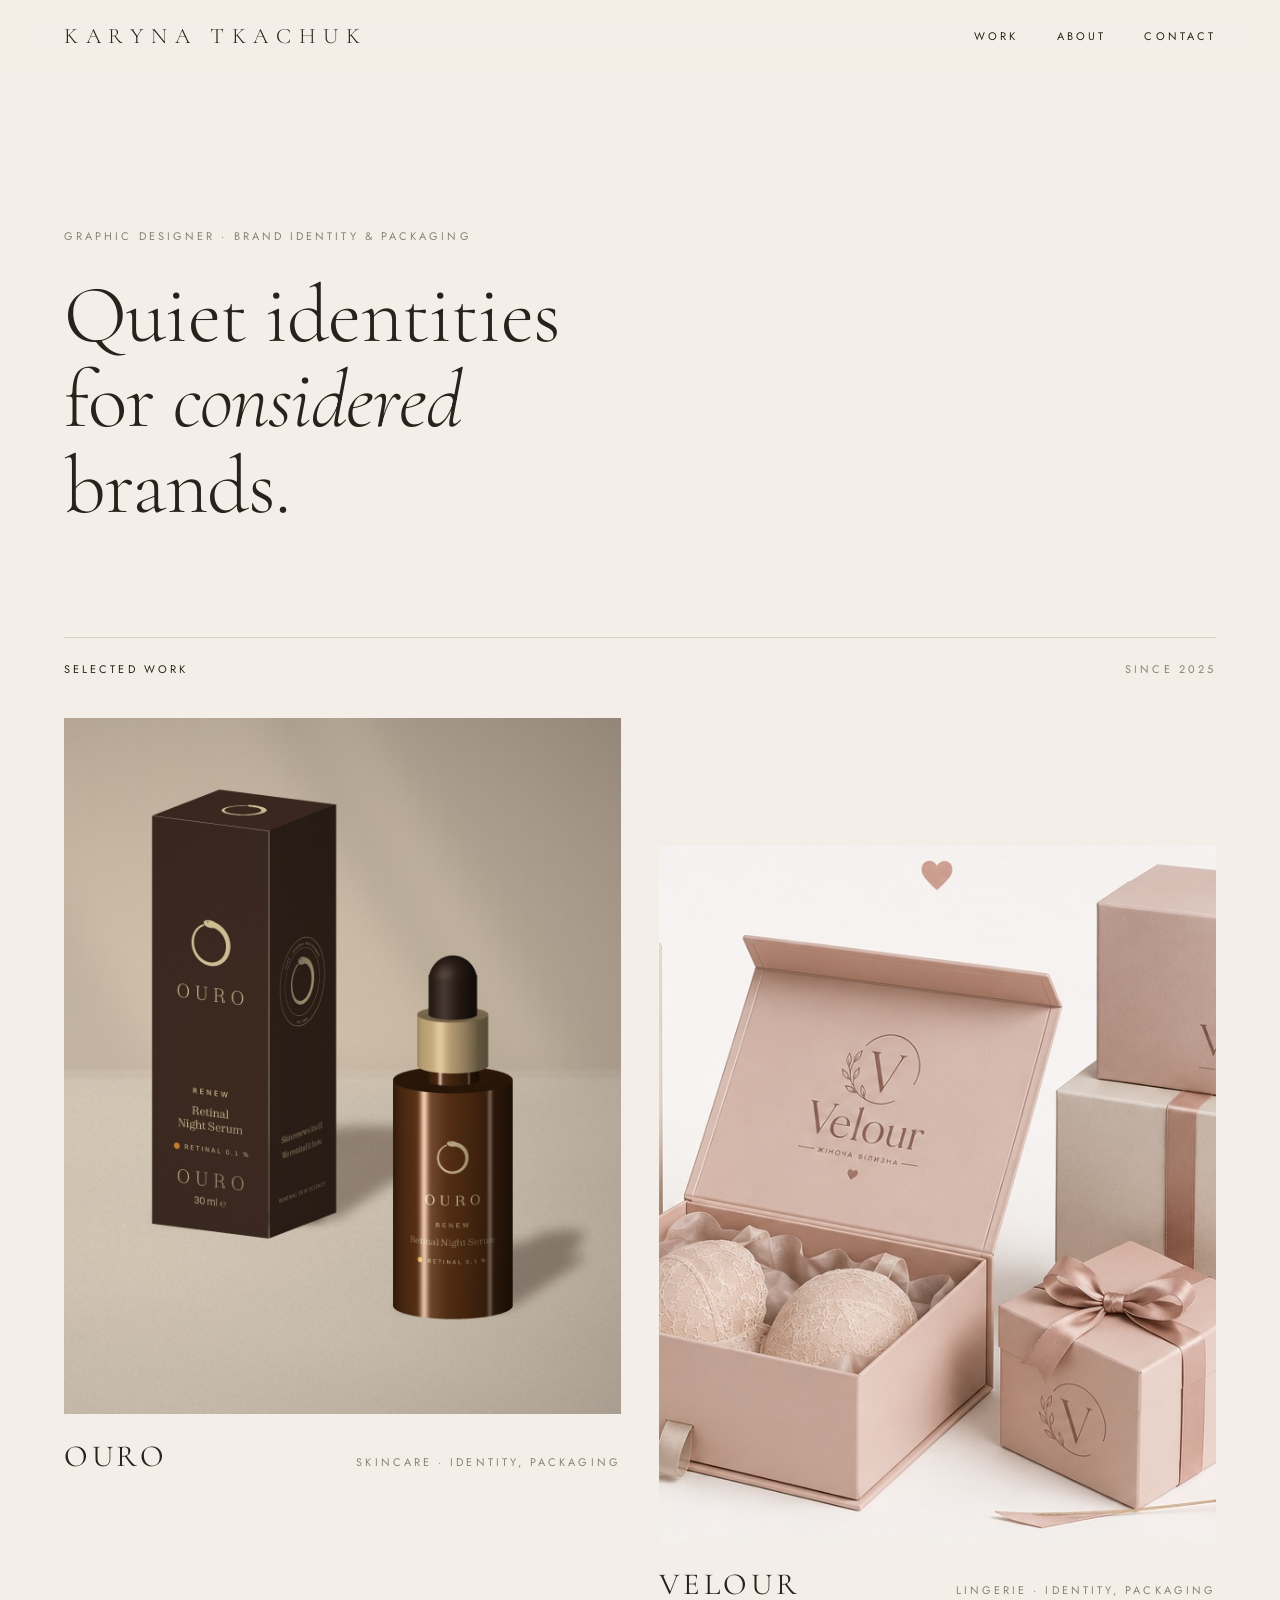
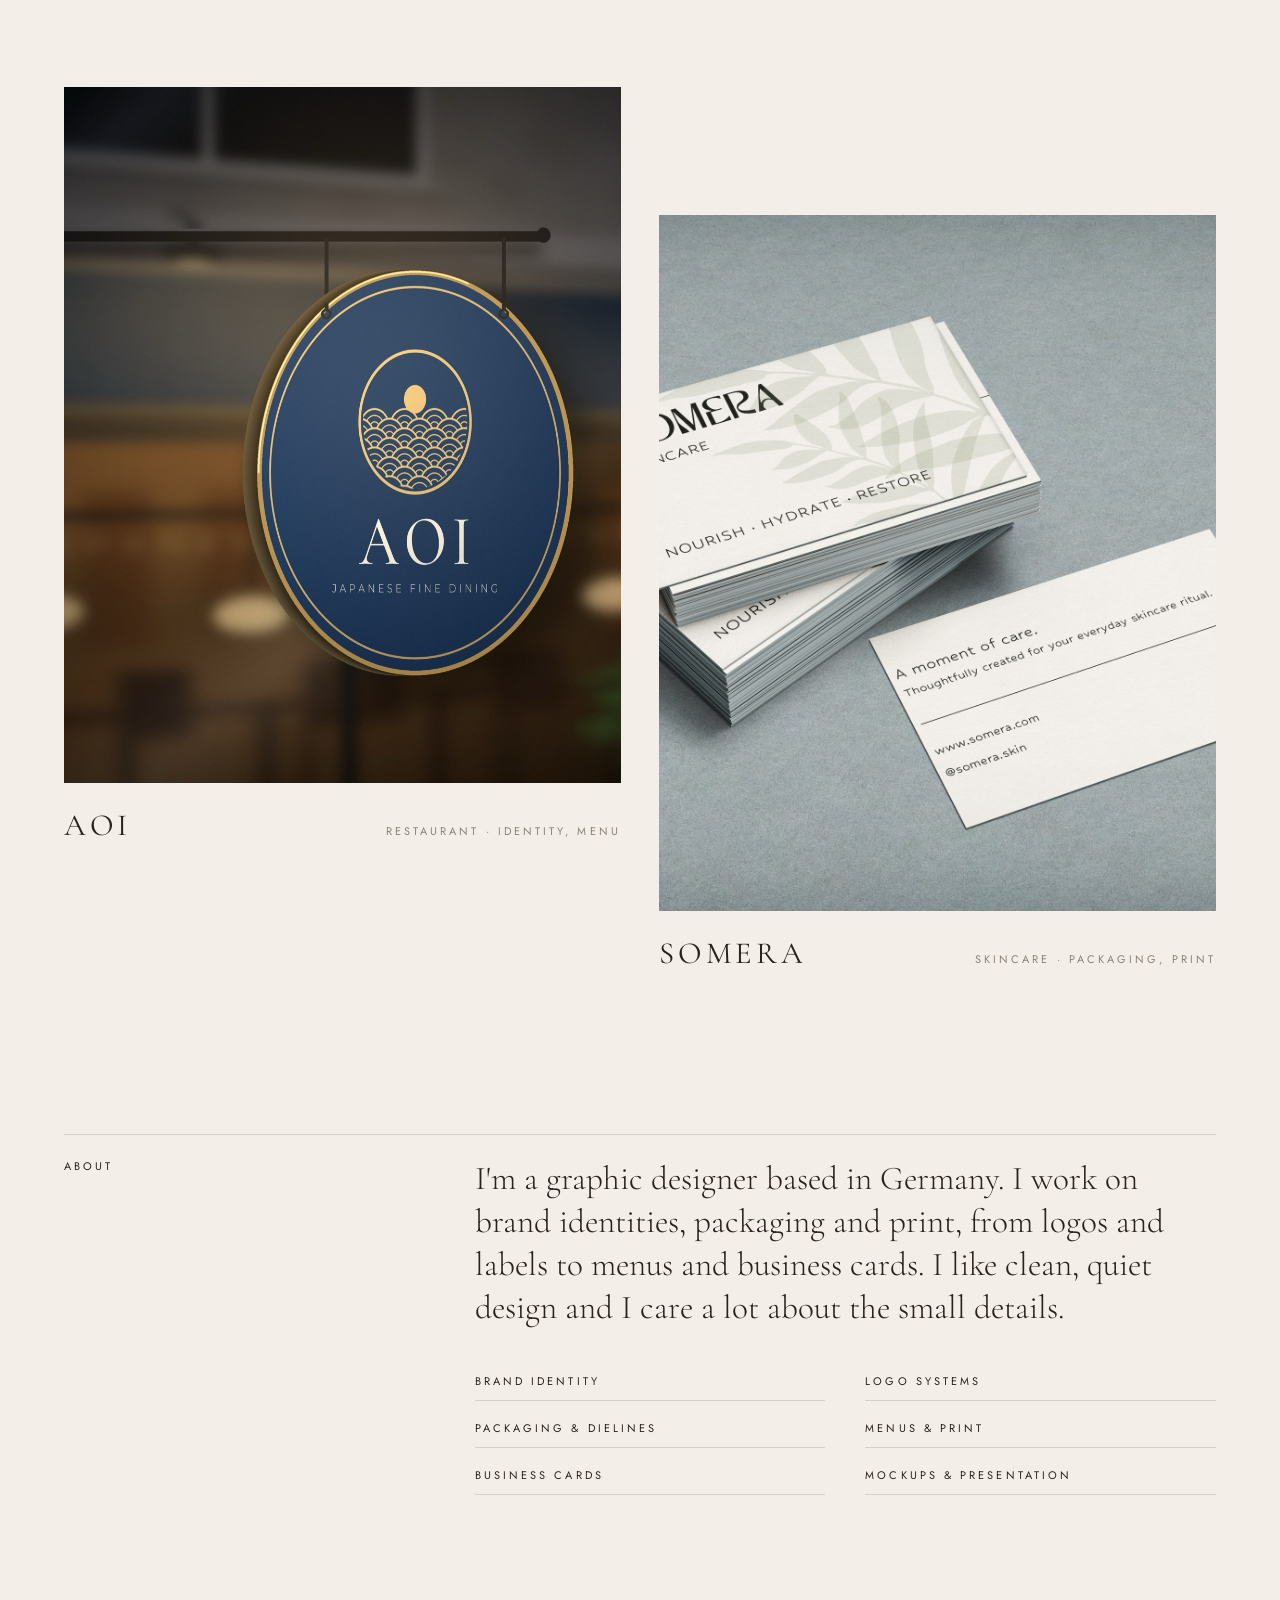
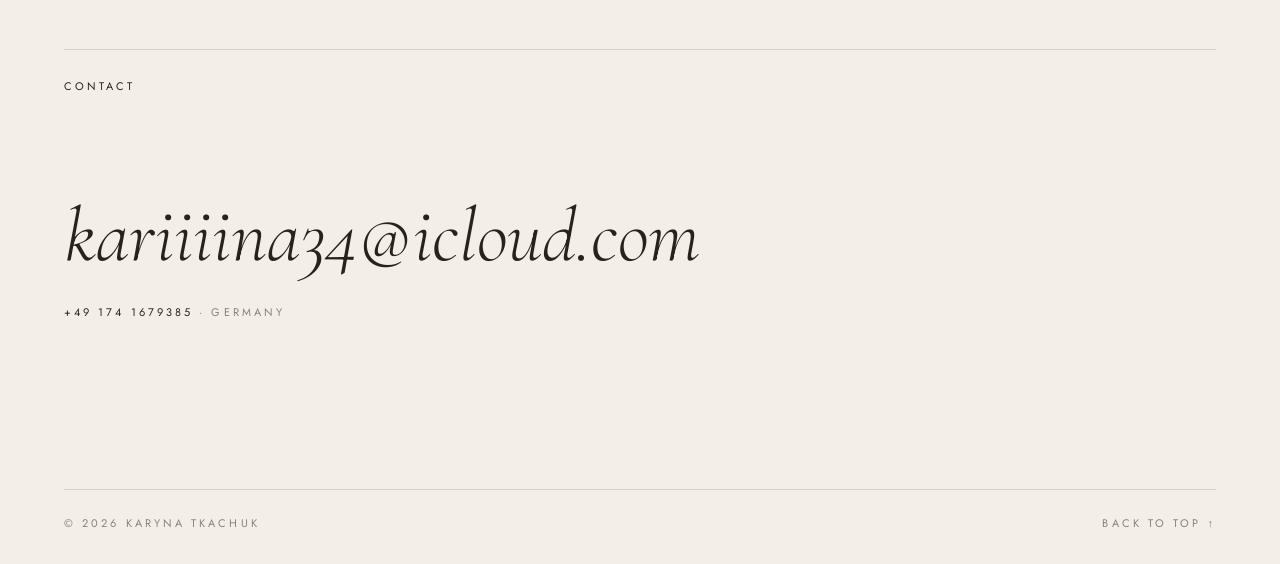
==== index.html @ df20c465 "OURO: add serum and cream web mockups; remove Wild Horizons Co-Authored-By: Claude Opus 5.5 <noreply" ====
<!doctype html>
<html lang="en">
<head>
  <meta charset="utf-8">
  <meta name="viewport" content="width=device-width, initial-scale=1">
  <title>Karyna Tkachuk · Graphic Designer</title>
  <meta name="description" content="Brand identity, packaging and print design by Karyna Tkachuk.">
  <link rel="preconnect" href="https://fonts.googleapis.com">
  <link rel="preconnect" href="https://fonts.gstatic.com" crossorigin>
  <link href="https://fonts.googleapis.com/css2?family=Cormorant+Garamond:ital,wght@0,300;0,400;1,300&family=Jost:wght@300;400&display=swap" rel="stylesheet">
  <link rel="stylesheet" href="style.css">
</head>
<body id="top">

  <header class="site-header">
    <div class="wrap">
      <a href="index.html" class="logo">Karyna Tkachuk</a>
      <nav class="nav caps">
        <a href="#work">Work</a>
        <a href="#about">About</a>
        <a href="#contact">Contact</a>
      </nav>
    </div>
  </header>

  <main class="wrap">

    <section class="hero">
      <p class="caps muted reveal">Graphic Designer · Brand Identity &amp; Packaging</p>
      <h1 class="reveal">Quiet identities for <em>considered</em> brands.</h1>
    </section>

    <section id="work">
      <div class="section-head caps">
        <span>Selected work</span>
        <span class="muted">Since 2025</span>
      </div>

      <div class="work-grid">
        <a class="card reveal" href="ouro.html">
          <div class="thumb"><img src="images/ouro/01.jpg" alt="OURO serum box and bottle mockup" loading="lazy"></div>
          <div class="meta"><h3>Ouro</h3><span class="caps muted">Skincare · Identity, Packaging</span></div>
        </a>
        <a class="card reveal" href="velour.html">
          <div class="thumb"><img src="images/velour/07.jpg" alt="Velour gift boxes" loading="lazy"></div>
          <div class="meta"><h3>Velour</h3><span class="caps muted">Lingerie · Identity, Packaging</span></div>
        </a>
        <a class="card reveal" href="aoi.html">
          <div class="thumb"><img src="images/aoi/06.jpg" alt="AOI restaurant hanging sign" loading="lazy"></div>
          <div class="meta"><h3>Aoi</h3><span class="caps muted">Restaurant · Identity, Menu</span></div>
        </a>
        <a class="card reveal" href="somera.html">
          <div class="thumb"><img src="images/somera/01.jpg" alt="SOMERA business cards" loading="lazy"></div>
          <div class="meta"><h3>Somera</h3><span class="caps muted">Skincare · Packaging, Print</span></div>
        </a>
      </div>
    </section>

    <section id="about" class="about">
      <span class="caps">About</span>
      <div>
        <p class="lead reveal">I'm a graphic designer based in Germany. I work on brand identities, packaging and print, from logos and labels to menus and business cards. I like clean, quiet design and I care a lot about the small details.</p>
        <ul class="services caps">
          <li>Brand identity</li>
          <li>Logo systems</li>
          <li>Packaging &amp; dielines</li>
          <li>Menus &amp; print</li>
          <li>Business cards</li>
          <li>Mockups &amp; presentation</li>
        </ul>
      </div>
    </section>

    <section id="contact" class="contact">
      <span class="caps">Contact</span><br>
      <a class="big link" href="mailto:kariiiina34@icloud.com">kariiiina34@icloud.com</a>
      <p class="contact-phone caps"><a class="link" href="tel:+491741679385">+49 174 1679385</a> <span class="muted">· Germany</span></p>
    </section>

    <footer class="site-footer caps muted">
      <span>© <span data-year>2026</span> Karyna Tkachuk</span>
      <a class="link" href="#top">Back to top ↑</a>
    </footer>

  </main>

  <script src="script.js"></script>
</body>
</html>
---- style.css ----
/* ---------- tokens ---------- */
:root {
  --bg: #f3efe8;
  --ink: #2b211c;
  --muted: #8b8076;
  --line: #d9d1c5;
  --serif: "Cormorant Garamond", "Times New Roman", serif;
  --sans: "Jost", "Helvetica Neue", Arial, sans-serif;
  --gutter: clamp(20px, 5vw, 64px);
  --max: 1320px;
}

*, *::before, *::after { box-sizing: border-box; }
html { scroll-behavior: smooth; }
body {
  margin: 0;
  background: var(--bg);
  color: var(--ink);
  font-family: var(--sans);
  font-weight: 300;
  font-size: 16px;
  line-height: 1.65;
  -webkit-font-smoothing: antialiased;
}
img { display: block; max-width: 100%; height: auto; }
a { color: inherit; text-decoration: none; }
::selection { background: var(--ink); color: var(--bg); }

.wrap { max-width: var(--max); margin: 0 auto; padding: 0 var(--gutter); }

/* small letter-spaced caps, like the packaging */
.caps {
  font-family: var(--sans);
  font-size: 11px;
  font-weight: 400;
  letter-spacing: .28em;
  text-transform: uppercase;
}
.muted { color: var(--muted); }

/* ---------- header ---------- */
.site-header {
  position: sticky; top: 0; z-index: 10;
  background: color-mix(in srgb, var(--bg) 88%, transparent);
  backdrop-filter: blur(8px);
  -webkit-backdrop-filter: blur(8px);
}
.site-header .wrap {
  display: flex; align-items: center; justify-content: space-between;
  height: 72px;
}
.logo { font-family: var(--serif); font-size: 22px; letter-spacing: .35em; text-transform: uppercase; }
.nav { display: flex; gap: clamp(18px, 3vw, 40px); }
.nav a, .link { position: relative; }
.nav a::after, .link::after {
  content: ""; position: absolute; left: 0; bottom: -3px;
  width: 100%; height: 1px; background: currentColor;
  transform: scaleX(0); transform-origin: left;
  transition: transform .4s ease;
}
.nav a:hover::after, .link:hover::after { transform: scaleX(1); }

/* ---------- hero ---------- */
.hero { padding: clamp(80px, 16vh, 180px) 0 clamp(64px, 12vh, 140px); }
.hero h1 {
  font-family: var(--serif);
  font-weight: 300;
  font-size: clamp(40px, 6.4vw, 92px);
  line-height: 1.04;
  letter-spacing: -.01em;
  margin: 28px 0 0;
  max-width: 14ch;
}
.hero h1 em { font-style: italic; }

/* ---------- work grid ---------- */
.section-head {
  display: flex; justify-content: space-between; align-items: baseline;
  border-top: 1px solid var(--line);
  padding: 22px 0 40px;
}
.work-grid {
  display: grid;
  grid-template-columns: repeat(2, minmax(0, 1fr));
  gap: clamp(48px, 6vw, 88px) clamp(20px, 3vw, 40px);
  padding-bottom: clamp(80px, 12vw, 160px);
}
.work-grid .card:nth-child(even) { margin-top: clamp(0px, 10vw, 140px); }
.card .thumb { overflow: hidden; aspect-ratio: 4 / 5; background: var(--line); }
.card .thumb img {
  width: 100%; height: 100%; object-fit: cover;
  transition: transform 1.2s cubic-bezier(.2,.7,.2,1);
}
.card:hover .thumb img { transform: scale(1.035); }
.card .meta {
  display: flex; justify-content: space-between; align-items: baseline;
  gap: 16px; margin-top: 18px;
}
.card h3 {
  font-family: var(--serif); font-weight: 400;
  font-size: clamp(24px, 2.4vw, 32px); letter-spacing: .12em;
  margin: 0; text-transform: uppercase;
}

/* ---------- about / contact ---------- */
.about {
  display: grid; grid-template-columns: 1fr 2fr; gap: 40px;
  border-top: 1px solid var(--line);
  padding: 22px 0 clamp(80px, 12vw, 160px);
}
.about p.lead {
  font-family: var(--serif); font-weight: 300;
  font-size: clamp(24px, 2.6vw, 36px); line-height: 1.3;
  margin: 0 0 32px;
}
.services { display: grid; grid-template-columns: repeat(2, 1fr); gap: 8px 40px; margin: 0; padding: 0; list-style: none; }
.services li { border-bottom: 1px solid var(--line); padding: 10px 0; }

.contact { border-top: 1px solid var(--line); padding: 22px 0 48px; }
.contact .big {
  display: inline-block;
  font-family: var(--serif); font-weight: 300; font-style: italic;
  font-size: clamp(34px, 6vw, 84px); line-height: 1.1;
  margin: clamp(40px, 8vw, 96px) 0 24px;
  word-break: break-word;
}
.contact-phone { margin: 0 0 clamp(60px, 10vw, 120px); }
.site-footer {
  display: flex; justify-content: space-between; gap: 16px; flex-wrap: wrap;
  padding: 24px 0 32px; border-top: 1px solid var(--line);
}
.site-footer .links { display: flex; gap: 28px; }

/* ---------- project page ---------- */
.project-hero { padding: clamp(56px, 10vh, 120px) 0 clamp(40px, 6vw, 72px); }
.back { display: inline-block; margin-bottom: clamp(40px, 7vw, 88px); }
.project-hero h1 {
  font-family: var(--serif); font-weight: 300;
  font-size: clamp(56px, 11vw, 160px); line-height: .95;
  letter-spacing: .14em; text-transform: uppercase;
  margin: 0 0 clamp(36px, 5vw, 64px);
}
.project-info {
  display: grid; grid-template-columns: repeat(3, 1fr) 2fr; gap: 32px;
  border-top: 1px solid var(--line); padding-top: 22px;
}
.project-info dt { margin-bottom: 6px; }
.project-info dd { margin: 0; }
.project-info p { margin: 0; font-size: 17px; }

.gallery { display: grid; gap: clamp(16px, 2vw, 28px); padding-bottom: clamp(40px, 6vw, 80px); }
.gallery figure { margin: 0; }
.gallery .row { display: grid; grid-template-columns: 1fr 1fr; gap: clamp(16px, 2vw, 28px); align-items: start; }
.gallery .narrow { max-width: 880px; margin: 0 auto; width: 100%; }
.gallery .pad { background: #ebe5db; padding: clamp(24px, 6vw, 96px); }
.gallery figcaption { margin-top: 12px; }

.next {
  display: block; border-top: 1px solid var(--line);
  padding: 28px 0 clamp(60px, 10vw, 120px);
}
.next .name {
  display: block; margin-top: 16px;
  font-family: var(--serif); font-weight: 300;
  font-size: clamp(44px, 8vw, 120px); line-height: 1;
  letter-spacing: .14em; text-transform: uppercase;
  transition: letter-spacing .6s ease;
}
.next:hover .name { letter-spacing: .2em; }

/* ---------- reveal on scroll ---------- */
.reveal { opacity: 0; transform: translateY(24px); transition: opacity 1s ease, transform 1s cubic-bezier(.2,.7,.2,1); }
.reveal.in { opacity: 1; transform: none; }
@media (prefers-reduced-motion: reduce) {
  .reveal { opacity: 1; transform: none; transition: none; }
  html { scroll-behavior: auto; }
}

/* ---------- lightbox ---------- */
.lightbox {
  position: fixed; inset: 0; z-index: 50;
  background: rgba(243, 239, 232, .97);
  display: flex; align-items: center; justify-content: center;
  padding: 24px; opacity: 0; pointer-events: none; transition: opacity .3s ease;
  cursor: zoom-out;
}
.lightbox.open { opacity: 1; pointer-events: auto; }
.lightbox img { max-width: 100%; max-height: 100%; object-fit: contain; }
.gallery img { cursor: zoom-in; }

/* ---------- responsive ---------- */
@media (max-width: 820px) {
  .work-grid { grid-template-columns: 1fr; }
  .work-grid .card:nth-child(even) { margin-top: 0; }
  .about { grid-template-columns: 1fr; gap: 16px; }
  .project-info { grid-template-columns: 1fr 1fr; }
  .project-info .desc { grid-column: 1 / -1; }
}
@media (max-width: 560px) {
  .gallery .row { grid-template-columns: 1fr; }
  .services { grid-template-columns: 1fr; }
  .nav { gap: 16px; }
  .logo { font-size: 15px; letter-spacing: .18em; }
  .nav { gap: 12px; letter-spacing: .18em; }
}
.gallery .small { max-width: 640px; margin: 0 auto; width: 100%; }
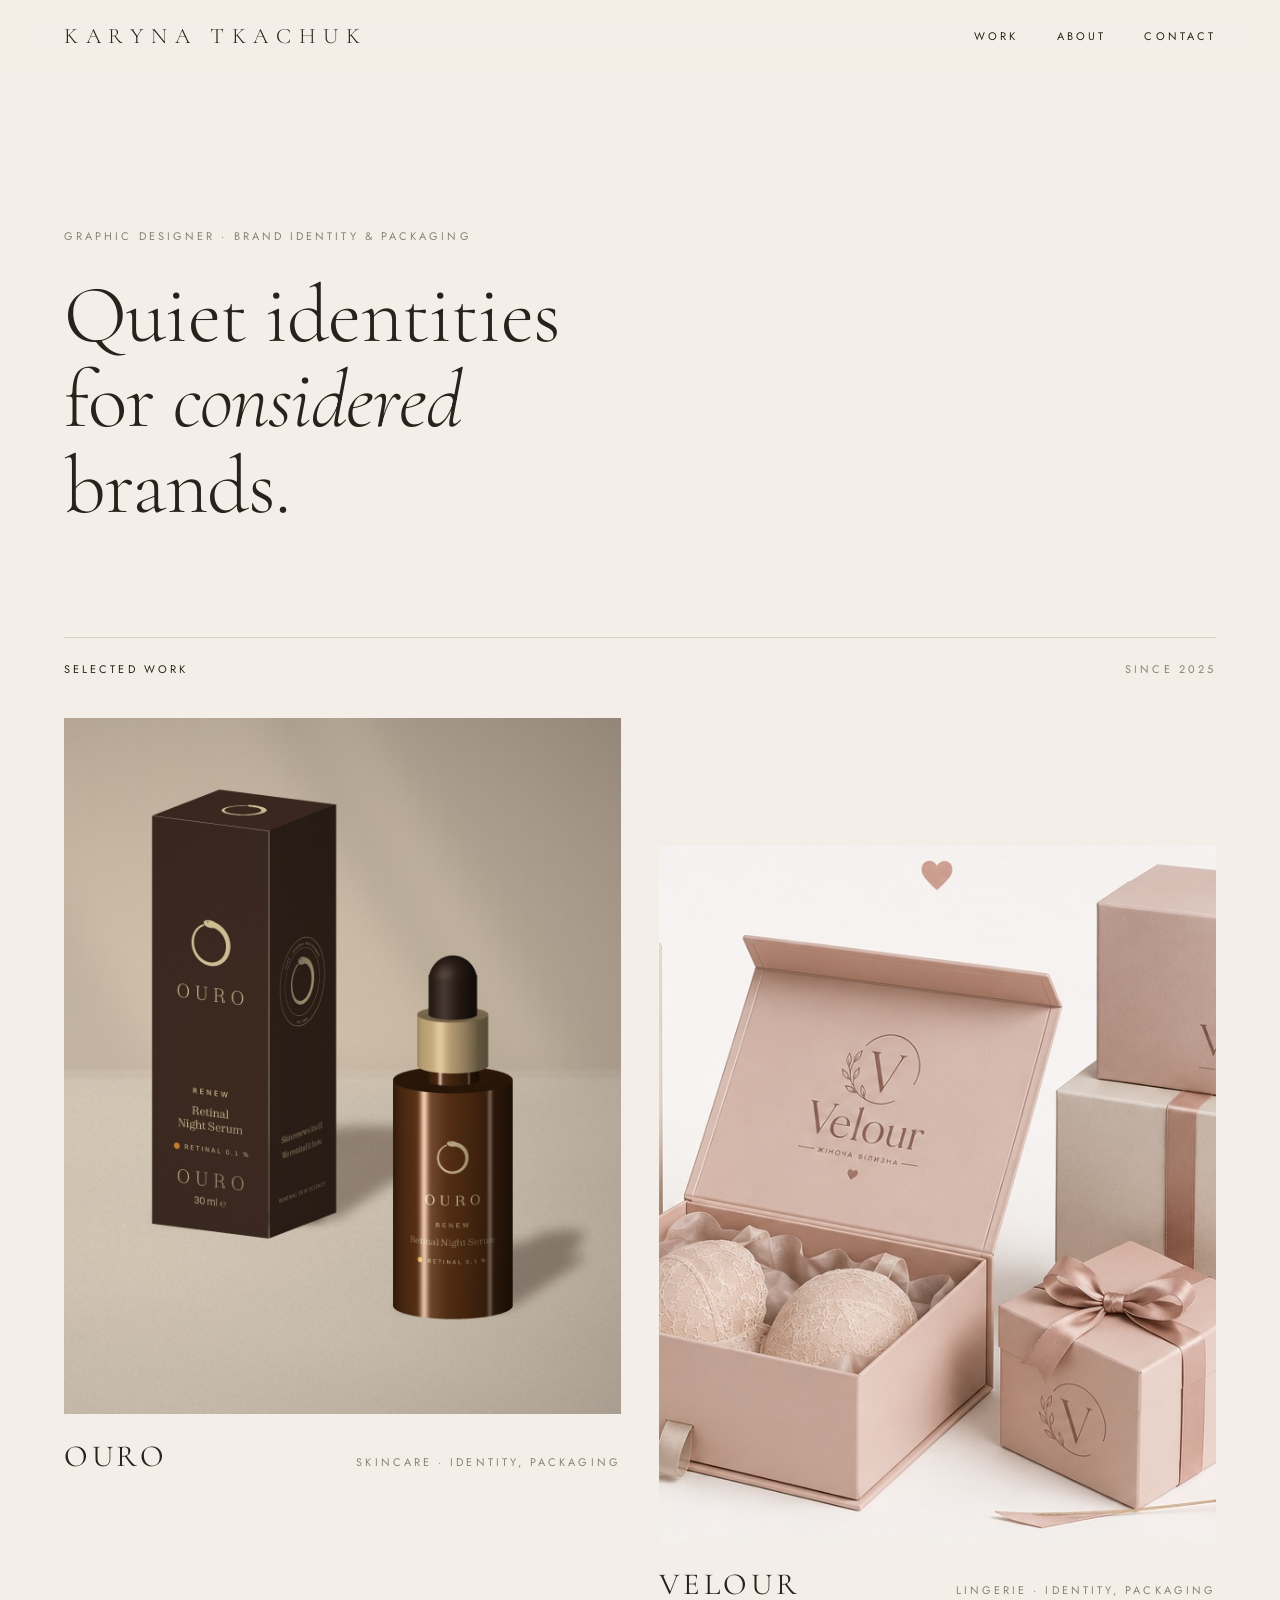
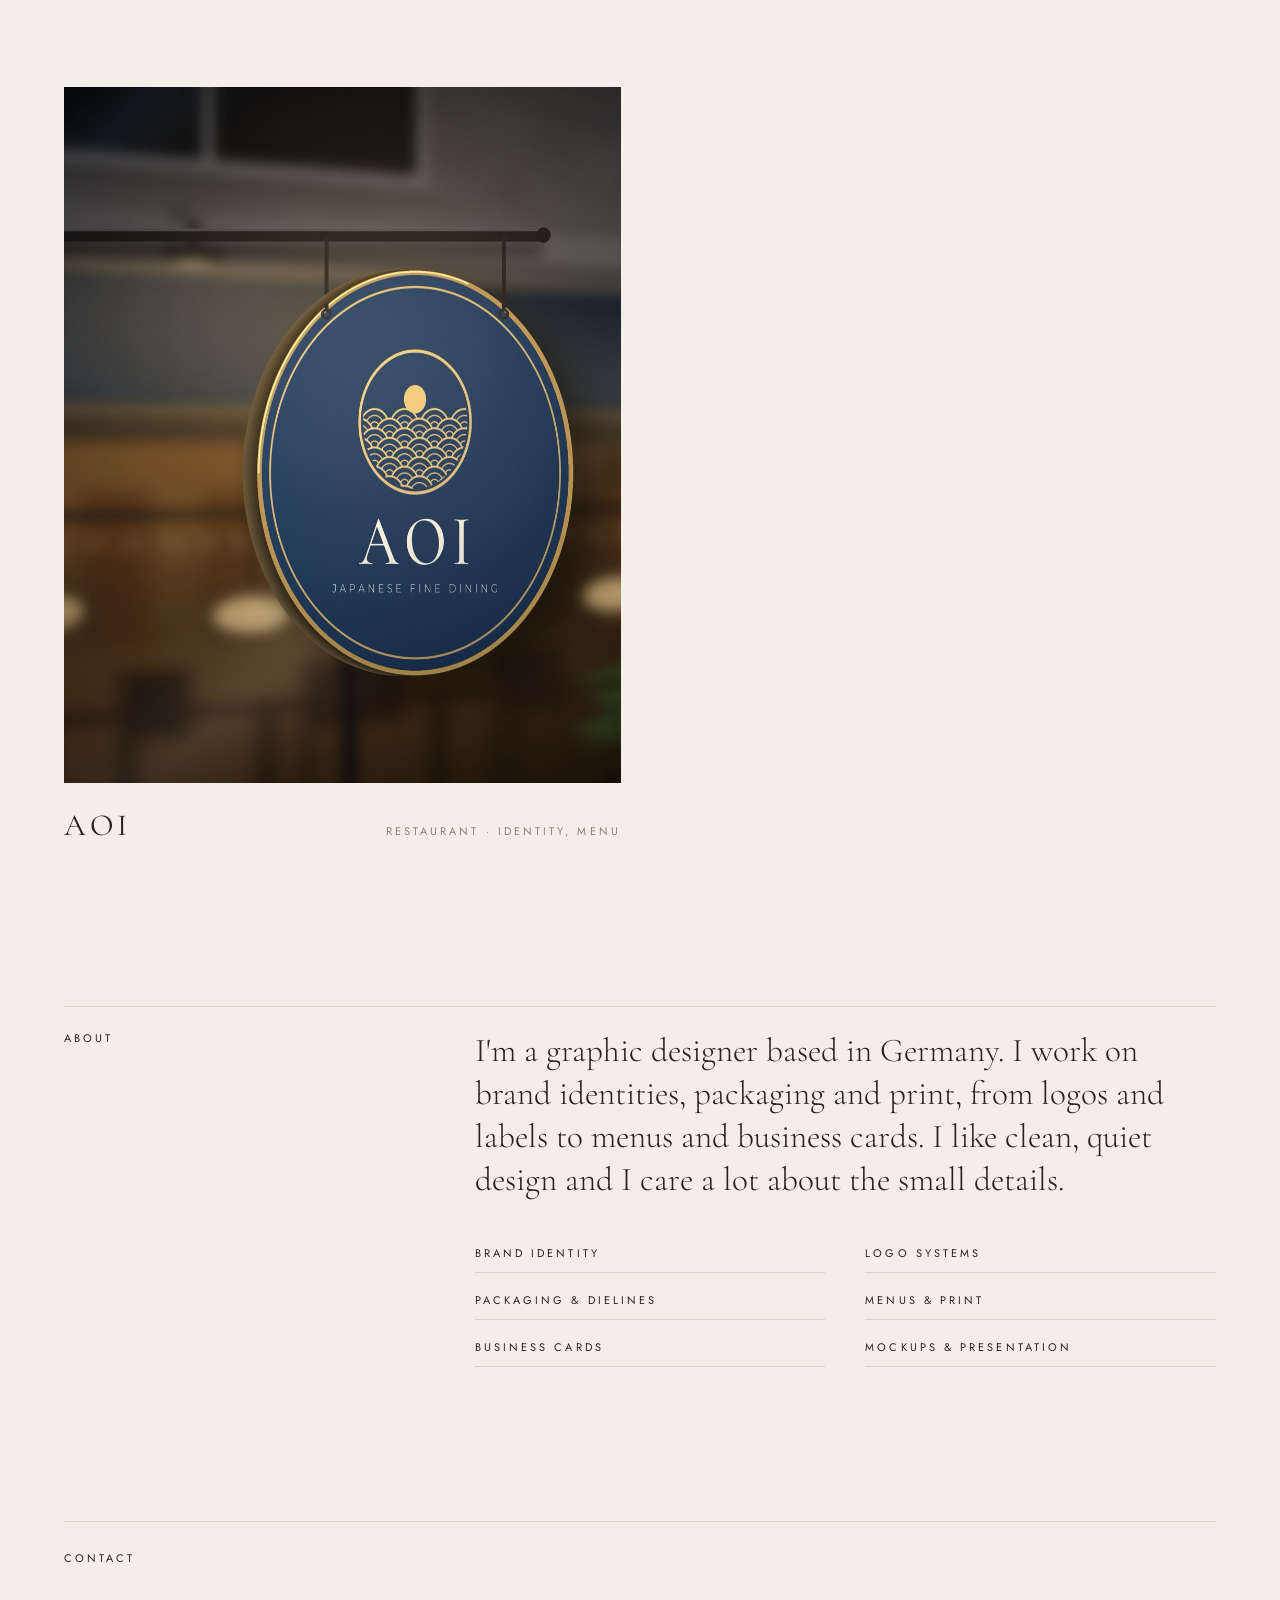
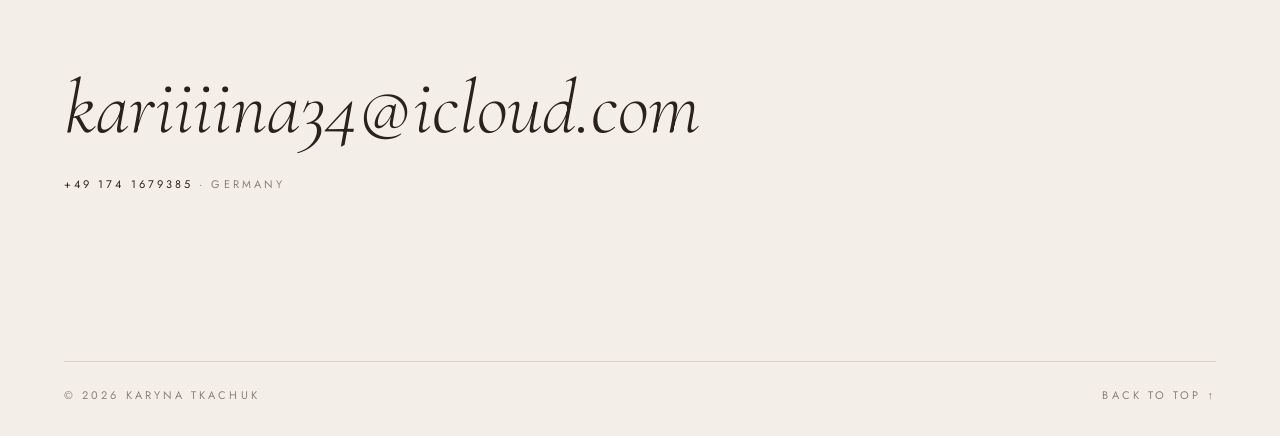
==== commit 4bc24599: "Remove Somera project Co-Authored-By: Claude Opus 5.5 <noreply@anthropic.com>" ====
--- a/index.html
+++ b/index.html
@@ -49,10 +49,6 @@
           <div class="thumb"><img src="images/aoi/06.jpg" alt="AOI restaurant hanging sign" loading="lazy"></div>
           <div class="meta"><h3>Aoi</h3><span class="caps muted">Restaurant · Identity, Menu</span></div>
         </a>
-        <a class="card reveal" href="somera.html">
-          <div class="thumb"><img src="images/somera/01.jpg" alt="SOMERA business cards" loading="lazy"></div>
-          <div class="meta"><h3>Somera</h3><span class="caps muted">Skincare · Packaging, Print</span></div>
-        </a>
       </div>
     </section>
 
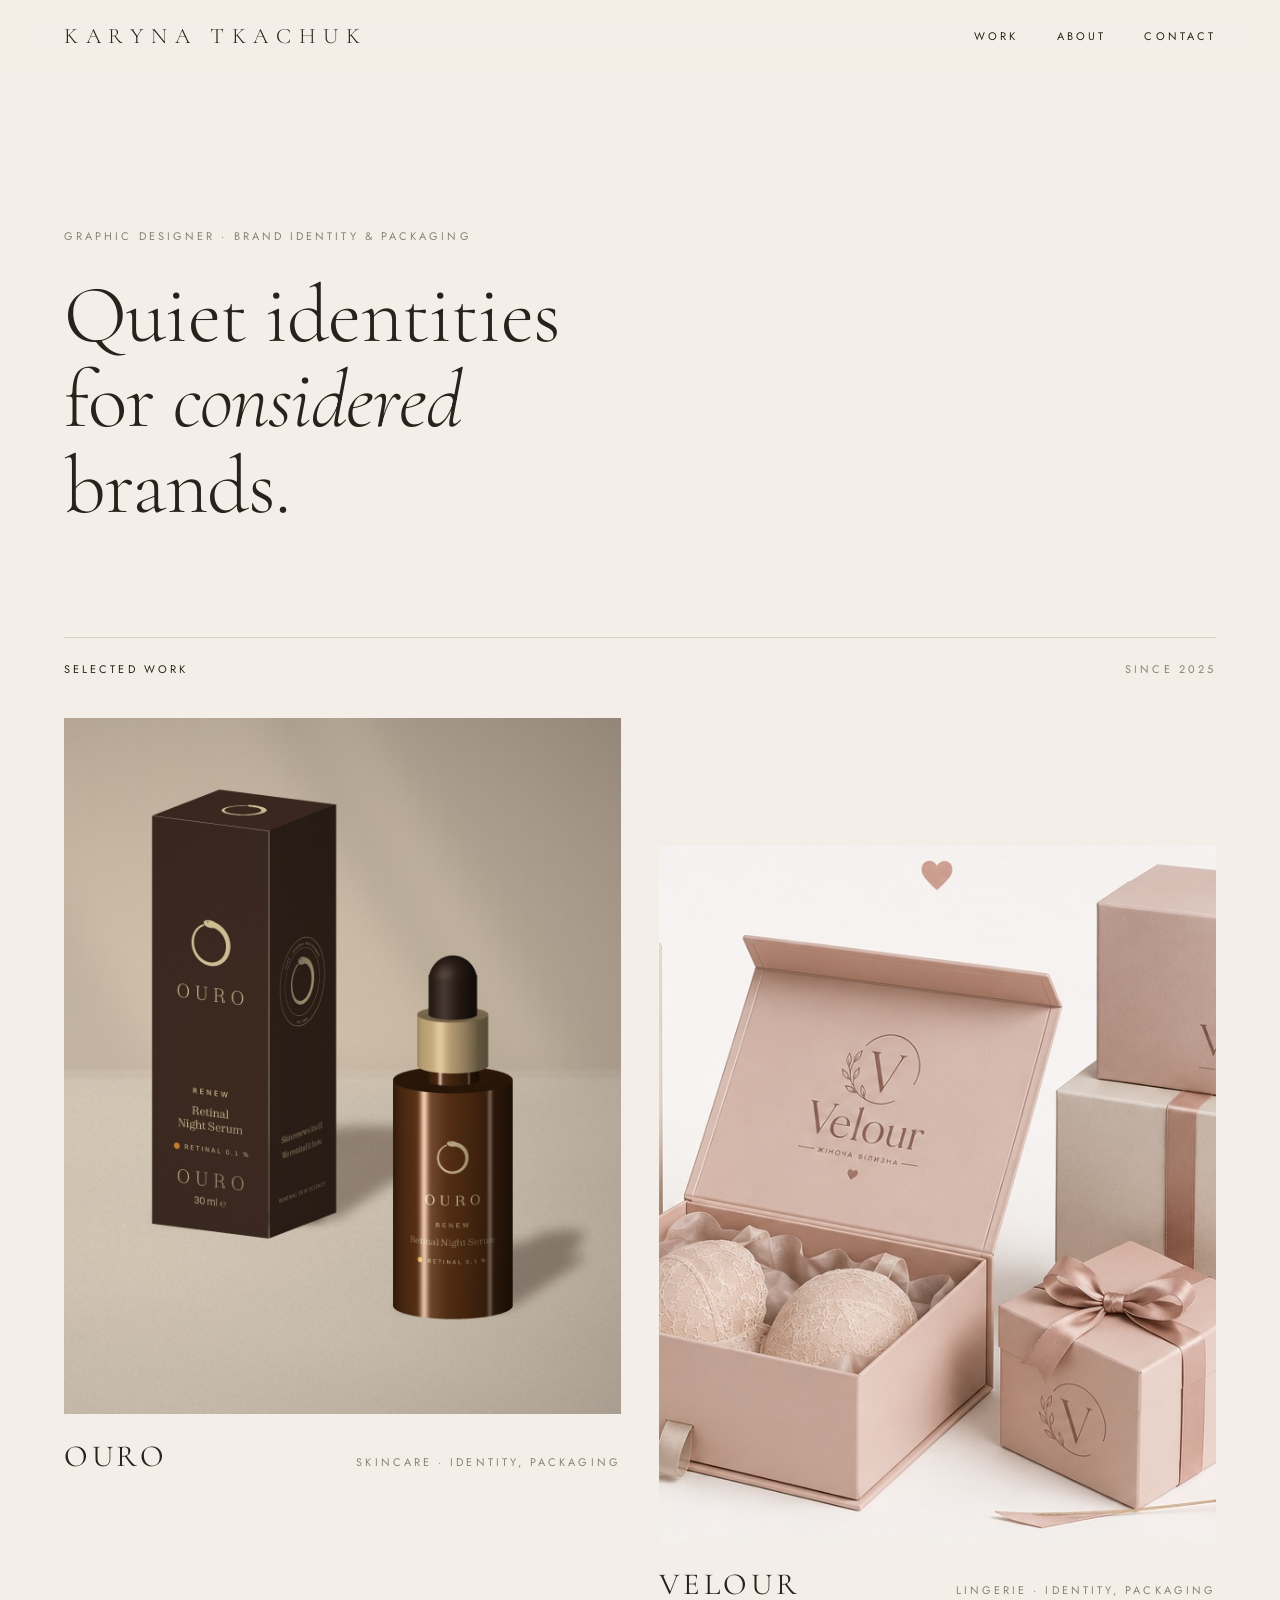
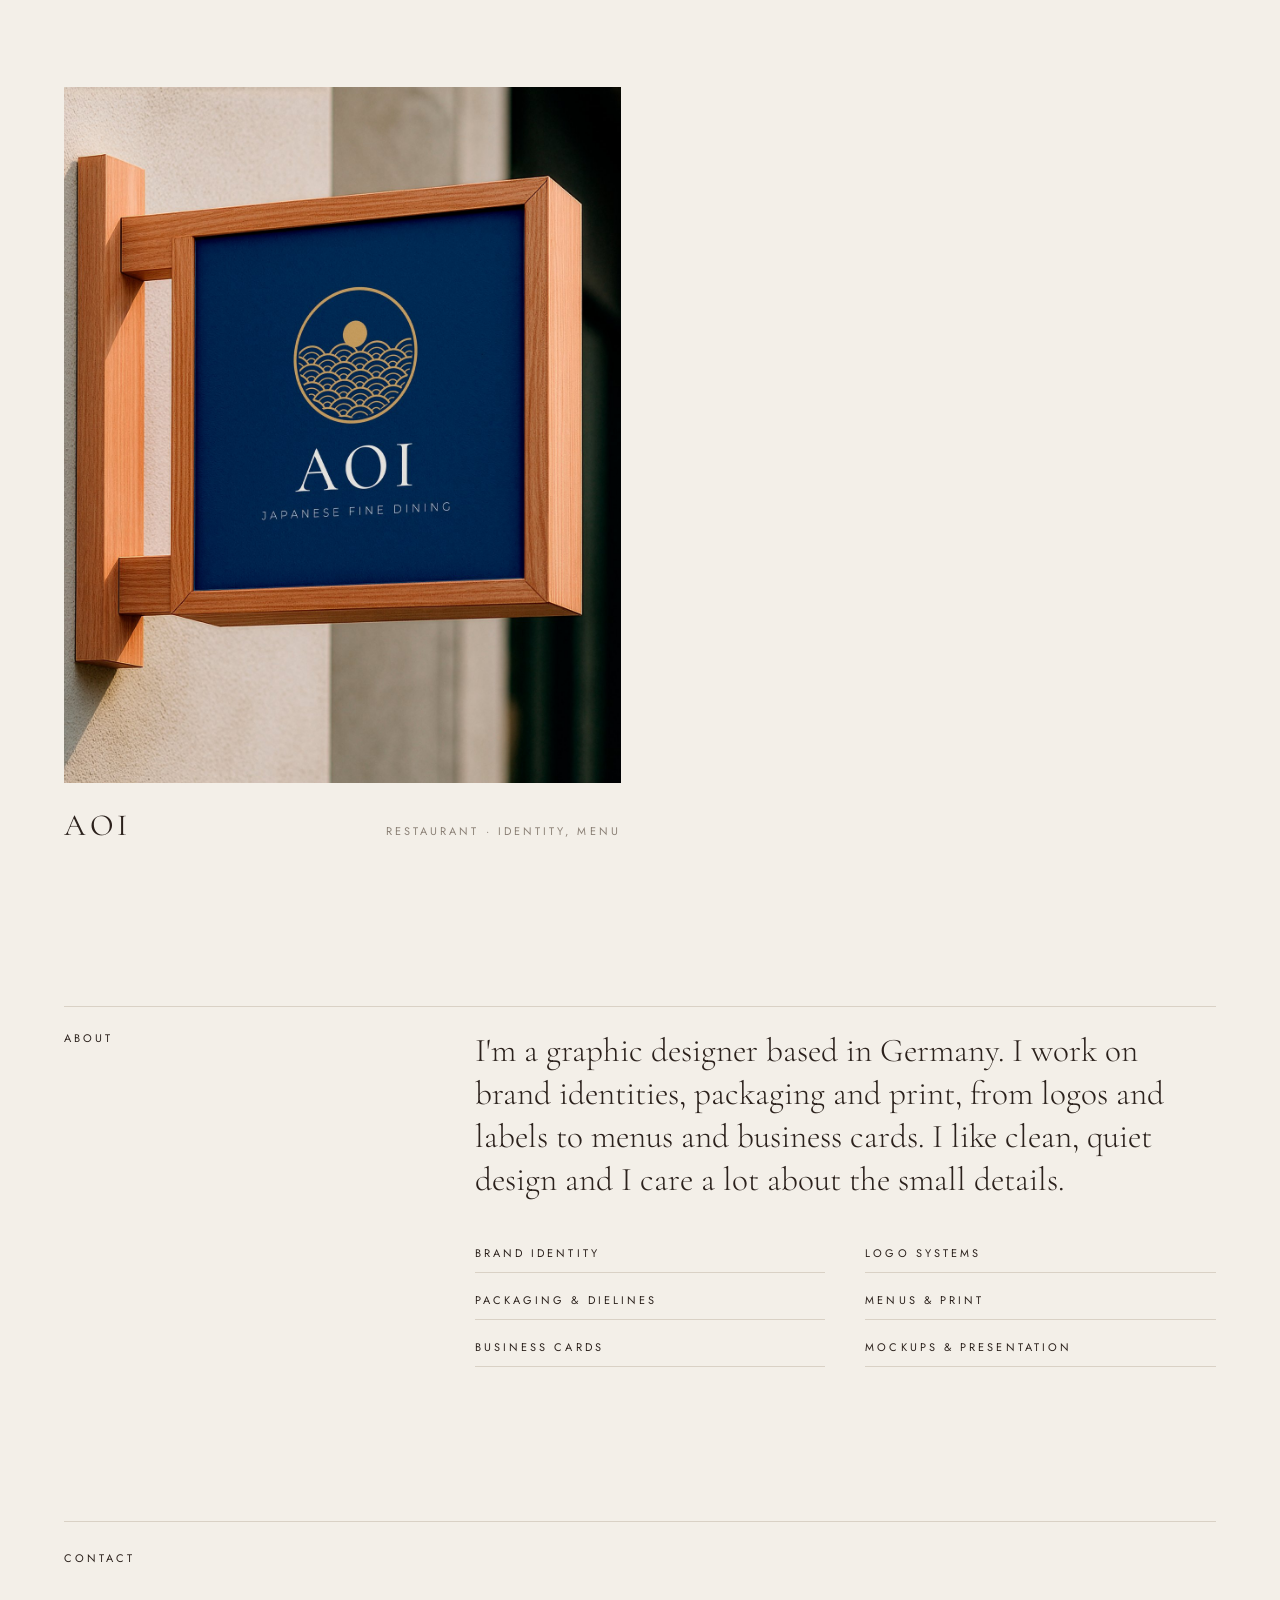
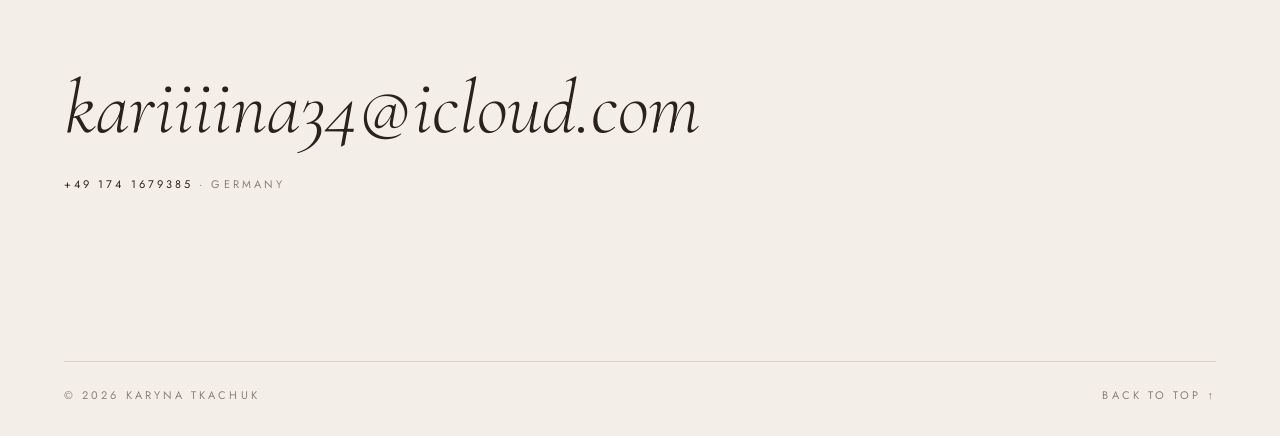
==== commit 2ff3c4e9: "AOI: add new sign and menu mockups, new cover Co-Authored-By: Claude Opus 5.5 <noreply@anthropic.com" ====
--- a/index.html
+++ b/index.html
@@ -46,7 +46,7 @@
           <div class="meta"><h3>Velour</h3><span class="caps muted">Lingerie · Identity, Packaging</span></div>
         </a>
         <a class="card reveal" href="aoi.html">
-          <div class="thumb"><img src="images/aoi/06.jpg" alt="AOI restaurant hanging sign" loading="lazy"></div>
+          <div class="thumb"><img src="images/aoi/09.jpg" alt="AOI sign in a wooden frame" loading="lazy"></div>
           <div class="meta"><h3>Aoi</h3><span class="caps muted">Restaurant · Identity, Menu</span></div>
         </a>
       </div>
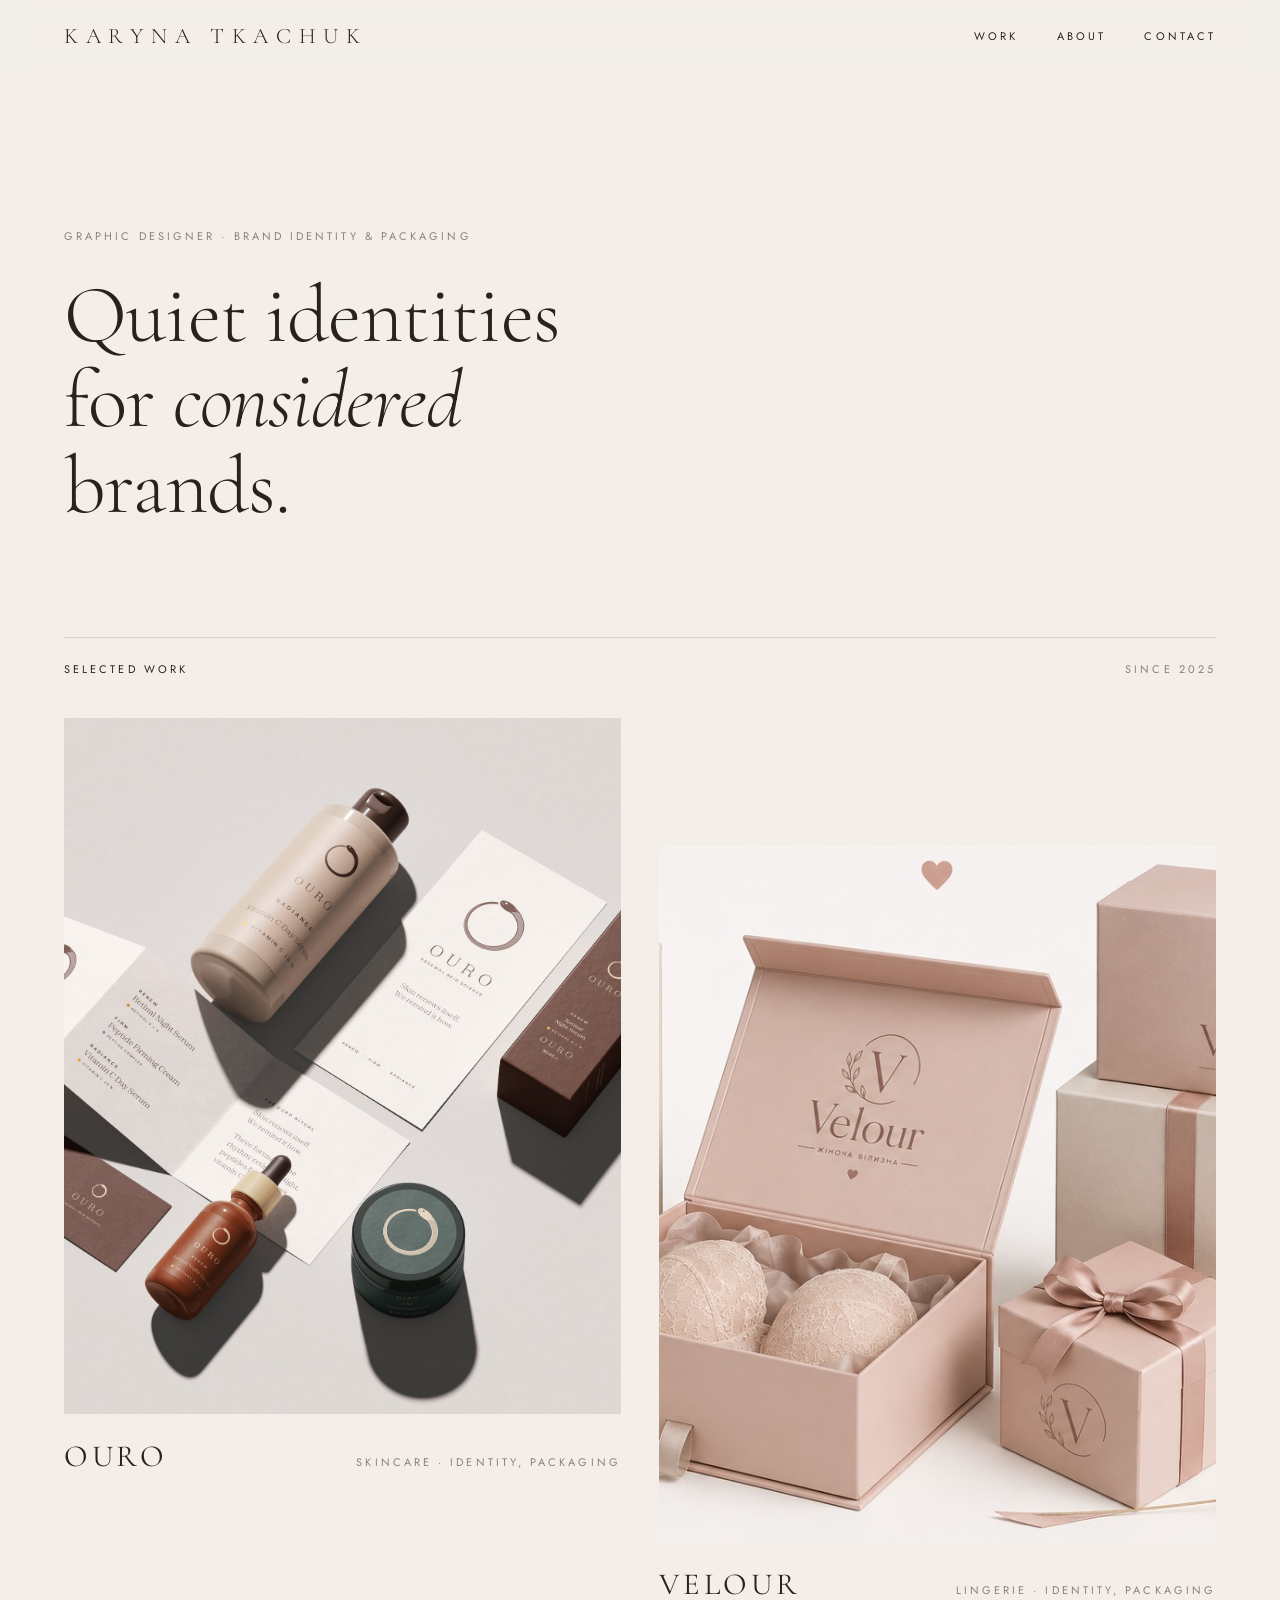
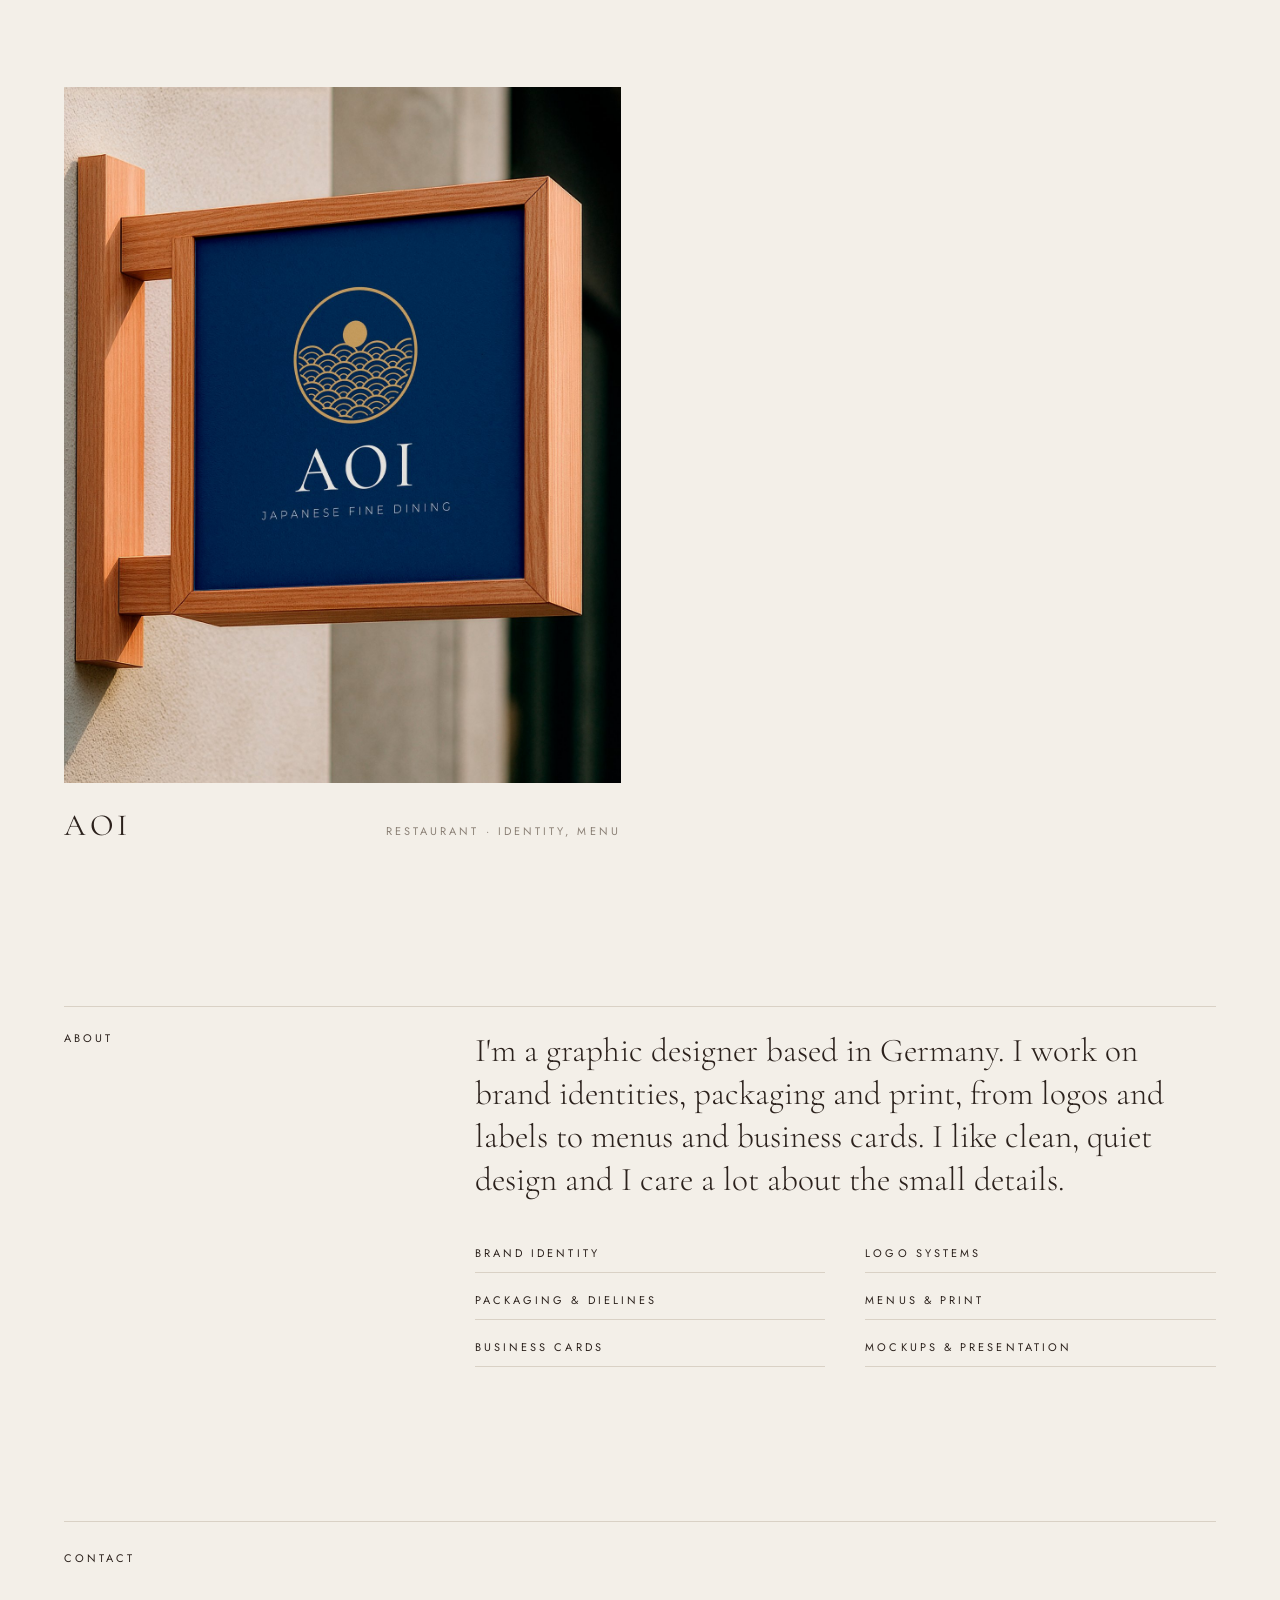
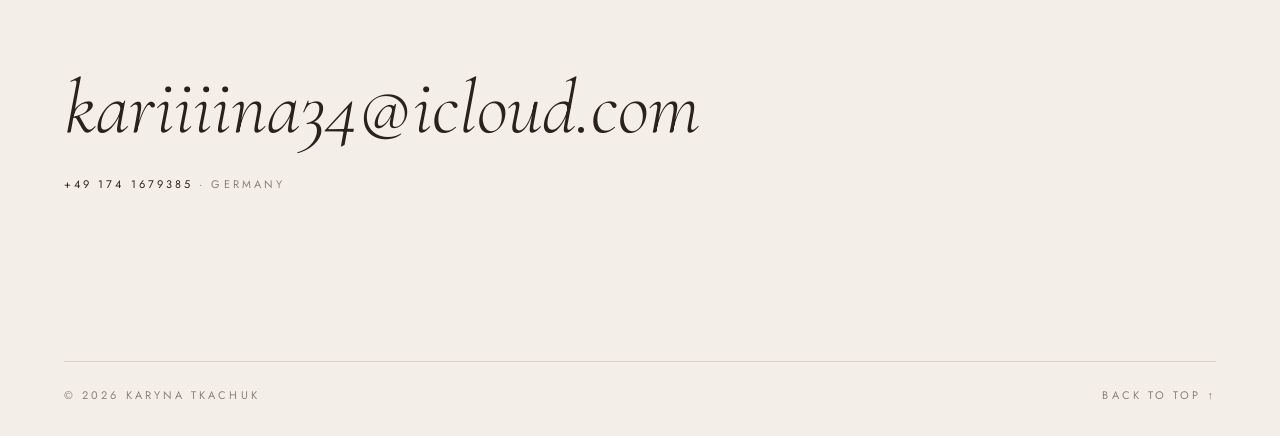
==== commit 8e3f7a88: "OURO flat-lay cover; remove old mockups from OURO, AOI and Velour colours Co-Authored-By: Claude Opu" ====
--- a/index.html
+++ b/index.html
@@ -38,7 +38,7 @@
 
       <div class="work-grid">
         <a class="card reveal" href="ouro.html">
-          <div class="thumb"><img src="images/ouro/01.jpg" alt="OURO serum box and bottle mockup" loading="lazy"></div>
+          <div class="thumb"><img src="images/ouro/08.jpg" alt="OURO product line flat lay" loading="lazy"></div>
           <div class="meta"><h3>Ouro</h3><span class="caps muted">Skincare · Identity, Packaging</span></div>
         </a>
         <a class="card reveal" href="velour.html">
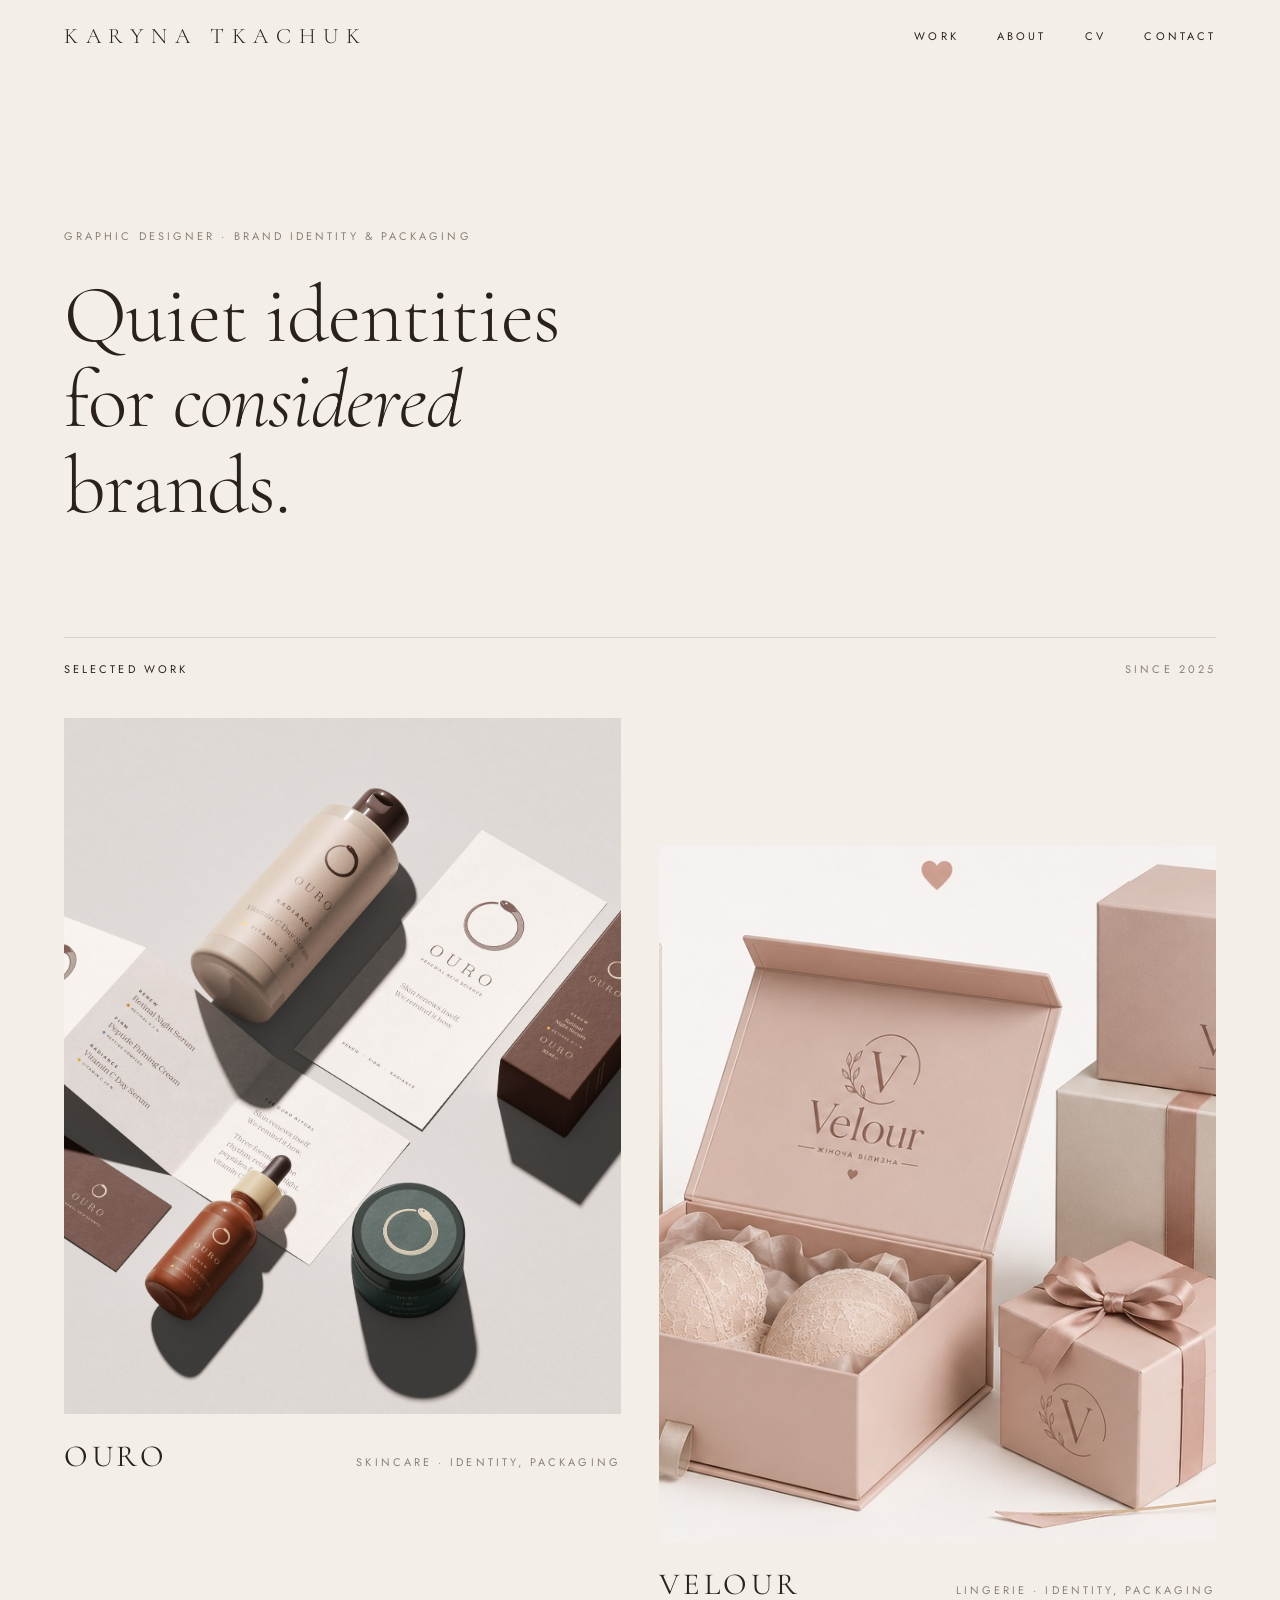
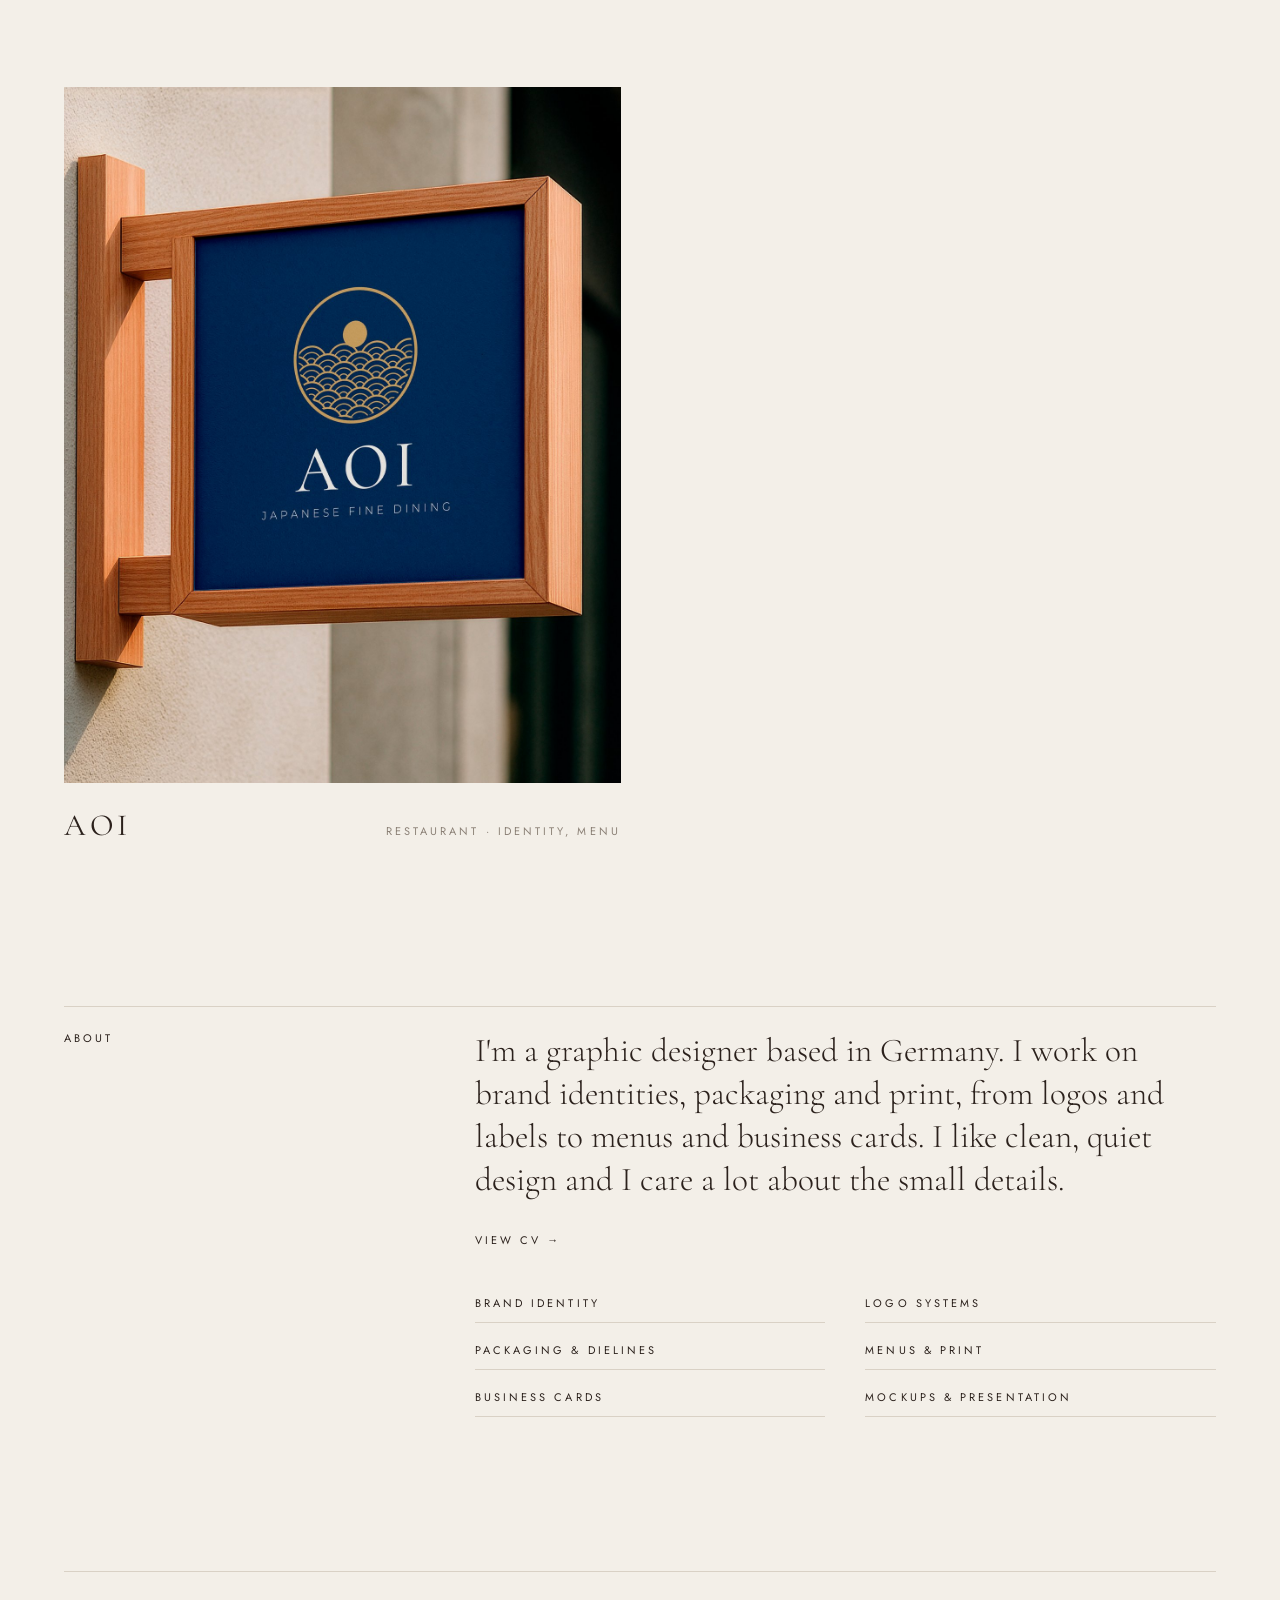
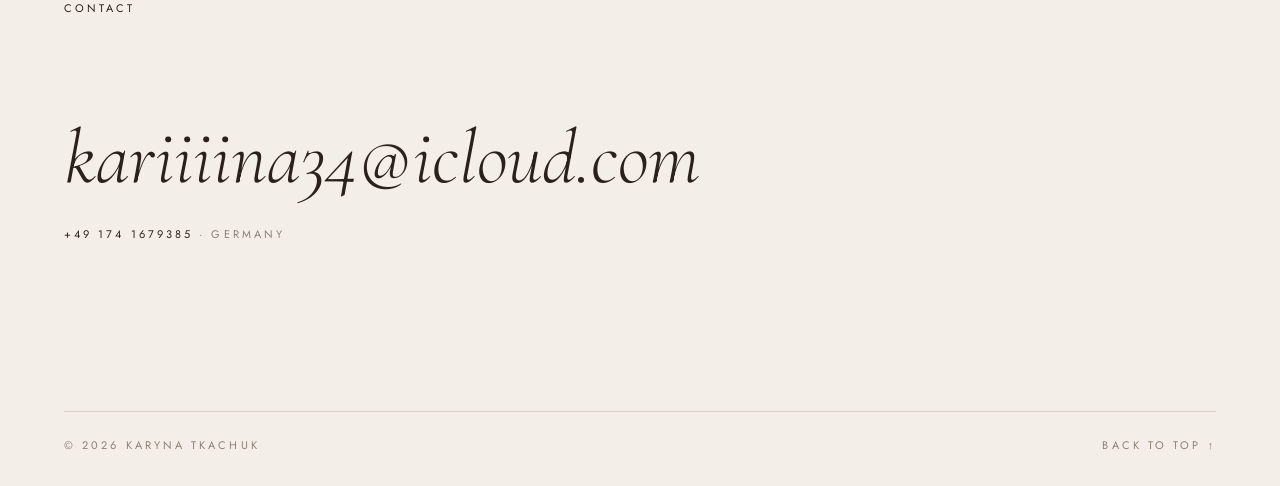
==== commit 06d9b010: "Add CV page with PDF download Co-Authored-By: Claude Opus 5.5 <noreply@anthropic.com>" ====
--- a/index.html
+++ b/index.html
@@ -18,6 +18,7 @@
       <nav class="nav caps">
         <a href="#work">Work</a>
         <a href="#about">About</a>
+        <a href="cv.html">CV</a>
         <a href="#contact">Contact</a>
       </nav>
     </div>
@@ -56,6 +57,7 @@
       <span class="caps">About</span>
       <div>
         <p class="lead reveal">I'm a graphic designer based in Germany. I work on brand identities, packaging and print, from logos and labels to menus and business cards. I like clean, quiet design and I care a lot about the small details.</p>
+        <p class="reveal" style="margin:-8px 0 32px"><a class="link caps" href="cv.html">View CV →</a></p>
         <ul class="services caps">
           <li>Brand identity</li>
           <li>Logo systems</li>
--- a/style.css
+++ b/style.css
@@ -204,3 +204,52 @@
   .nav { gap: 12px; letter-spacing: .18em; }
 }
 .gallery .small { max-width: 640px; margin: 0 auto; width: 100%; }
+
+/* ---------- CV page ---------- */
+.cv-hero {
+  display: grid; grid-template-columns: 1fr minmax(0, 360px); gap: clamp(32px, 6vw, 96px);
+  align-items: end; padding: clamp(56px, 10vh, 120px) 0 clamp(48px, 7vw, 88px);
+}
+.cv-hero h1 {
+  font-family: var(--serif); font-weight: 300; text-transform: uppercase;
+  font-size: clamp(48px, 8vw, 112px); line-height: .92; letter-spacing: .02em; margin: 24px 0 0;
+}
+.cv-role { font-family: var(--serif); font-style: italic; font-size: clamp(22px, 2.4vw, 30px); margin: 18px 0 6px; }
+.cv-contact { margin: 28px 0 32px; line-height: 1.9; }
+.cv-photo { margin: 0; aspect-ratio: 4 / 5; overflow: hidden; background: var(--line); }
+.cv-photo img { width: 100%; height: 100%; object-fit: cover; object-position: center 20%; }
+.btn {
+  display: inline-block; padding: 14px 26px; border: 1px solid var(--ink);
+  transition: background .3s ease, color .3s ease;
+}
+.btn:hover { background: var(--ink); color: var(--bg); }
+
+.cv-grid {
+  display: grid; grid-template-columns: minmax(0, 1fr) minmax(0, 1.7fr); gap: clamp(32px, 6vw, 96px);
+  border-top: 1px solid var(--line); padding: 40px 0 clamp(64px, 10vw, 120px);
+}
+.cv-block { margin-bottom: 48px; }
+.cv-block h2 { margin: 0 0 18px; padding-bottom: 10px; border-bottom: 1px solid var(--line); font-weight: 400; }
+.cv-block p { margin: 0; }
+.kv { display: grid; grid-template-columns: 1fr auto; gap: 8px 16px; margin: 0; }
+.kv dd { margin: 0; color: var(--muted); }
+.cv-list { list-style: none; margin: 0; padding: 0; }
+.cv-list li { padding: 6px 0; border-bottom: 1px solid var(--line); }
+.entry { margin-bottom: 28px; }
+.entry-top { display: flex; justify-content: space-between; align-items: baseline; gap: 16px; }
+.entry-top h3 { font-family: var(--sans); font-size: 16px; font-weight: 400; margin: 0; }
+.entry-top span { white-space: nowrap; font-size: 14px; }
+.entry p { margin: 2px 0 8px; }
+.entry ul { margin: 0; padding-left: 18px; }
+.entry li { margin-bottom: 4px; }
+.entry.compact { margin-bottom: 12px; }
+.nav a[aria-current="page"]::after { transform: scaleX(1); }
+
+@media (max-width: 820px) {
+  .cv-hero { grid-template-columns: 1fr; align-items: start; }
+  .cv-photo { max-width: 420px; }
+  .cv-grid { grid-template-columns: 1fr; }
+}
+@media (max-width: 560px) {
+  .entry-top { flex-direction: column; gap: 2px; }
+}
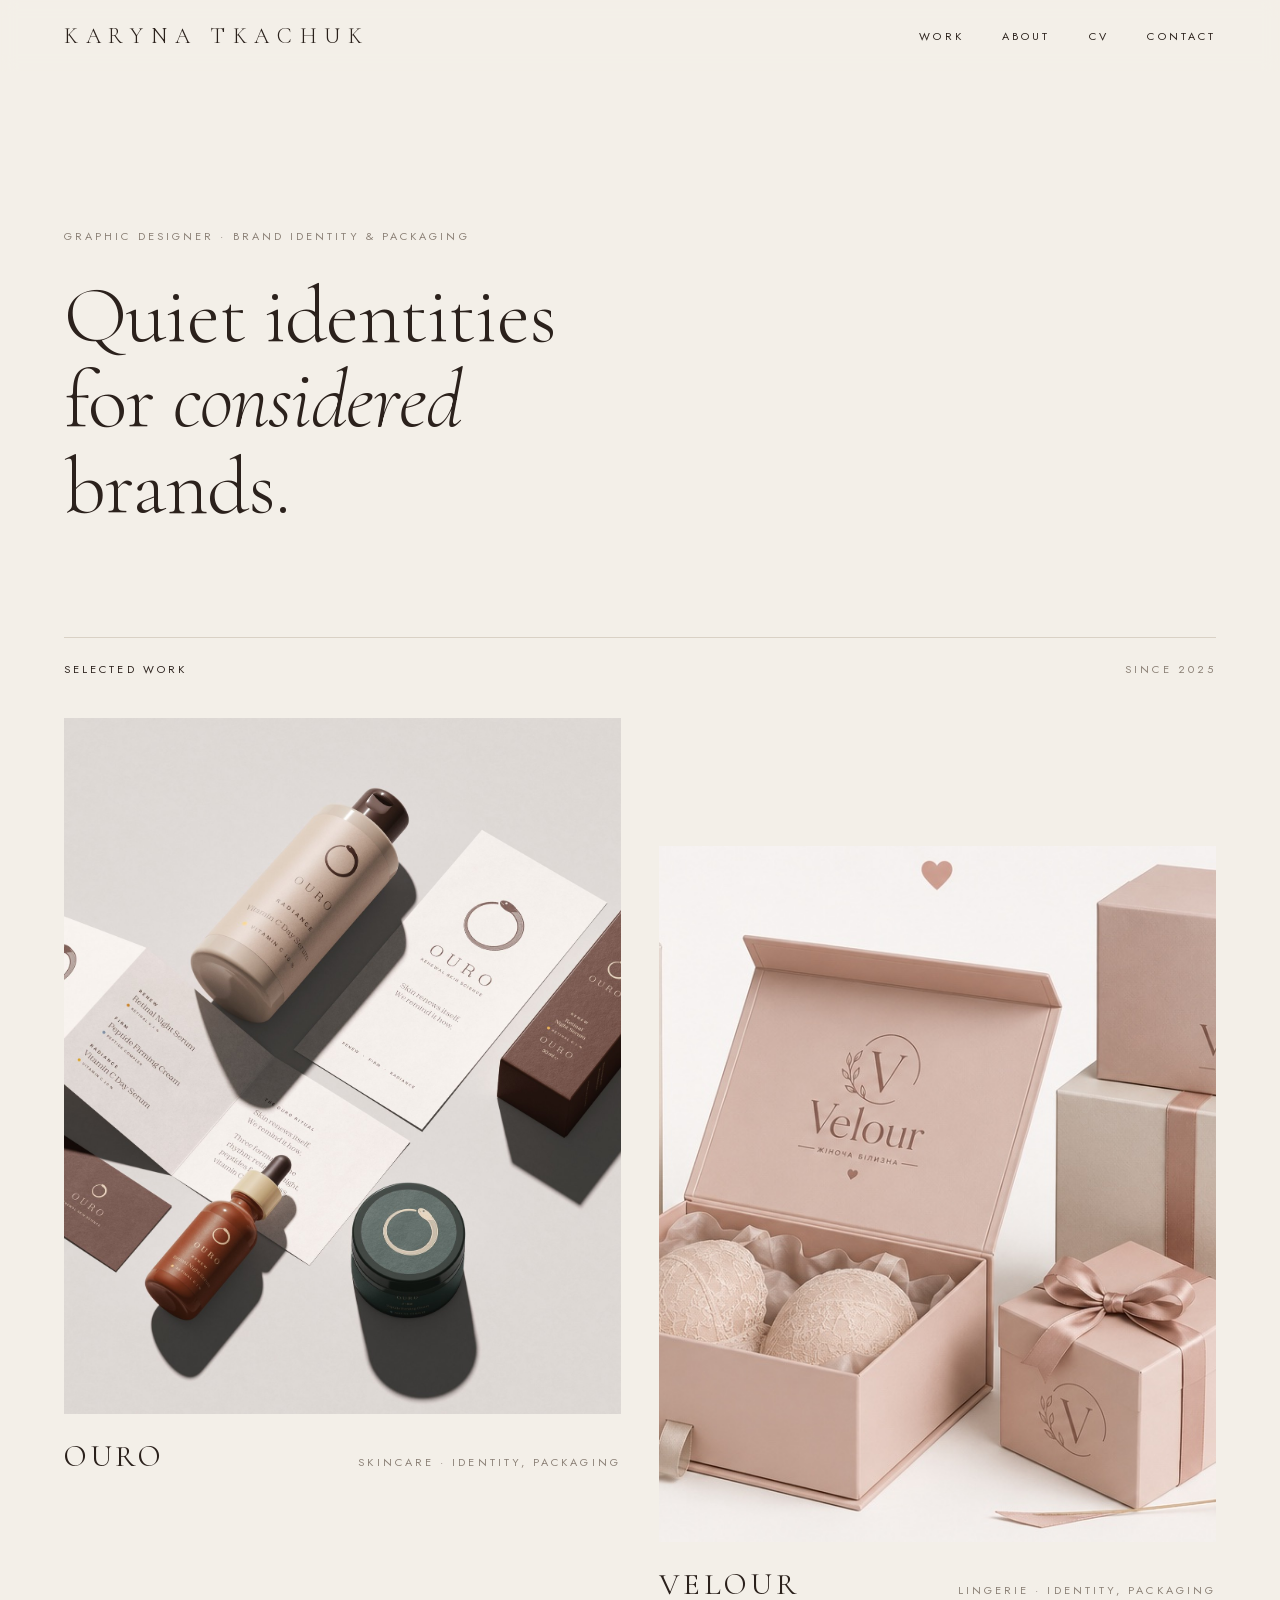
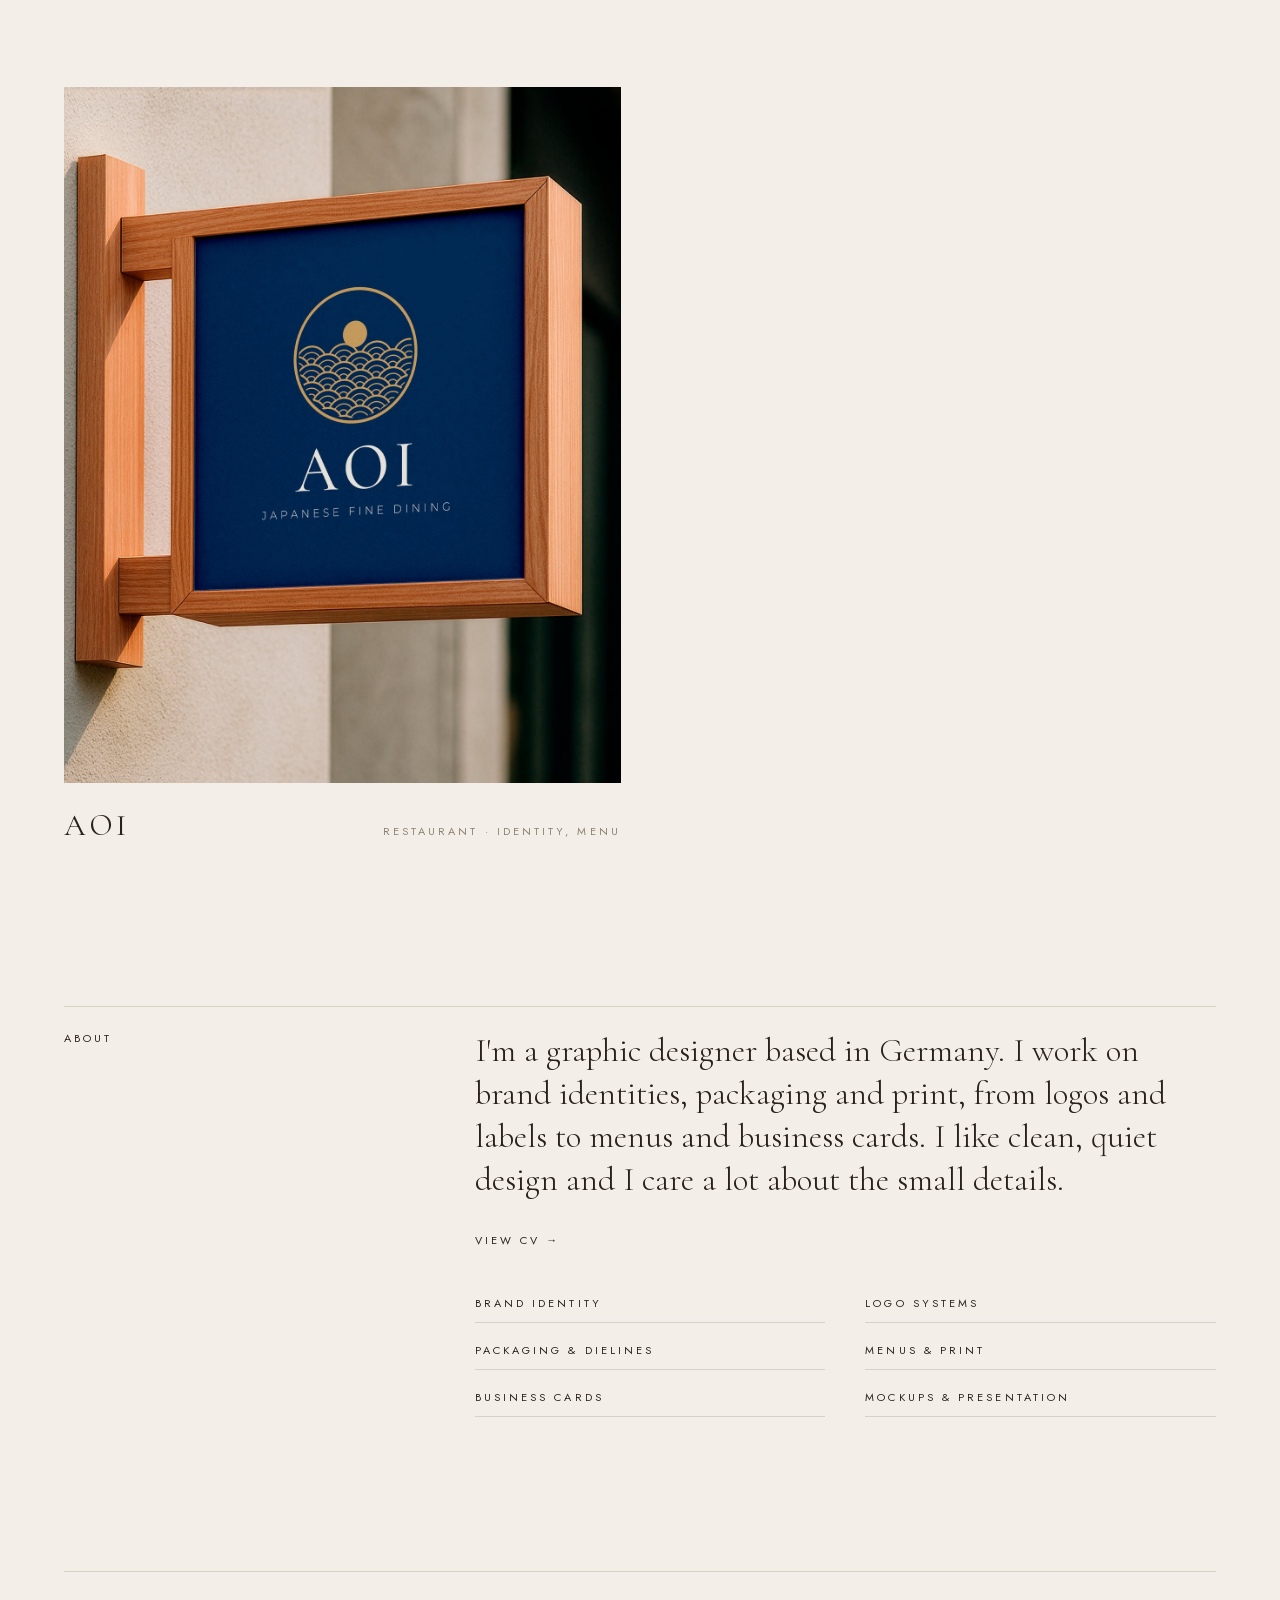
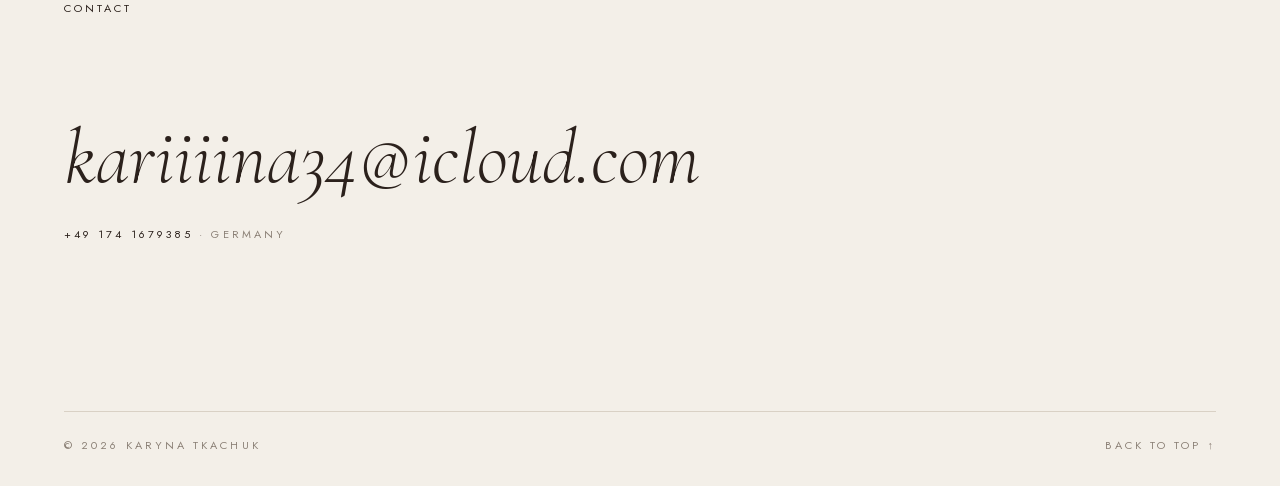
==== commit 8cd77608: "Self-host fonts instead of loading from Google (GDPR) Co-Authored-By: Claude Opus 5.5 <noreply@anthr" ====
--- a/index.html
+++ b/index.html
@@ -5,9 +5,7 @@
   <meta name="viewport" content="width=device-width, initial-scale=1">
   <title>Karyna Tkachuk · Graphic Designer</title>
   <meta name="description" content="Brand identity, packaging and print design by Karyna Tkachuk.">
-  <link rel="preconnect" href="https://fonts.googleapis.com">
-  <link rel="preconnect" href="https://fonts.gstatic.com" crossorigin>
-  <link href="https://fonts.googleapis.com/css2?family=Cormorant+Garamond:ital,wght@0,300;0,400;1,300&family=Jost:wght@300;400&display=swap" rel="stylesheet">
+  <link rel="stylesheet" href="fonts.css">
   <link rel="stylesheet" href="style.css">
 </head>
 <body id="top">
--- a/fonts.css
+++ b/fonts.css
@@ -0,0 +1,81 @@
+/* Self-hosted fonts (SIL Open Font License): Cormorant Garamond, Jost. No requests to Google. */
+@font-face {
+  font-family: 'Cormorant Garamond';
+  font-style: italic;
+  font-weight: 300;
+  font-display: swap;
+  src: url(fonts/CormorantGaramond-300i-latin-ext.woff2) format('woff2');
+  unicode-range: U+0100-02BA, U+02BD-02C5, U+02C7-02CC, U+02CE-02D7, U+02DD-02FF, U+0304, U+0308, U+0329, U+1D00-1DBF, U+1E00-1E9F, U+1EF2-1EFF, U+2020, U+20A0-20AB, U+20AD-20C4, U+2113, U+2C60-2C7F, U+A720-A7FF;
+}
+@font-face {
+  font-family: 'Cormorant Garamond';
+  font-style: italic;
+  font-weight: 300;
+  font-display: swap;
+  src: url(fonts/CormorantGaramond-300i-latin.woff2) format('woff2');
+  unicode-range: U+0000-00FF, U+0131, U+0152-0153, U+02BB-02BC, U+02C6, U+02DA, U+02DC, U+0304, U+0308, U+0329, U+2000-206F, U+20AC, U+2122, U+2191, U+2193, U+2212, U+2215, U+FEFF, U+FFFD;
+}
+@font-face {
+  font-family: 'Cormorant Garamond';
+  font-style: normal;
+  font-weight: 300;
+  font-display: swap;
+  src: url(fonts/CormorantGaramond-300-latin-ext.woff2) format('woff2');
+  unicode-range: U+0100-02BA, U+02BD-02C5, U+02C7-02CC, U+02CE-02D7, U+02DD-02FF, U+0304, U+0308, U+0329, U+1D00-1DBF, U+1E00-1E9F, U+1EF2-1EFF, U+2020, U+20A0-20AB, U+20AD-20C4, U+2113, U+2C60-2C7F, U+A720-A7FF;
+}
+@font-face {
+  font-family: 'Cormorant Garamond';
+  font-style: normal;
+  font-weight: 300;
+  font-display: swap;
+  src: url(fonts/CormorantGaramond-300-latin.woff2) format('woff2');
+  unicode-range: U+0000-00FF, U+0131, U+0152-0153, U+02BB-02BC, U+02C6, U+02DA, U+02DC, U+0304, U+0308, U+0329, U+2000-206F, U+20AC, U+2122, U+2191, U+2193, U+2212, U+2215, U+FEFF, U+FFFD;
+}
+@font-face {
+  font-family: 'Cormorant Garamond';
+  font-style: normal;
+  font-weight: 400;
+  font-display: swap;
+  src: url(fonts/CormorantGaramond-400-latin-ext.woff2) format('woff2');
+  unicode-range: U+0100-02BA, U+02BD-02C5, U+02C7-02CC, U+02CE-02D7, U+02DD-02FF, U+0304, U+0308, U+0329, U+1D00-1DBF, U+1E00-1E9F, U+1EF2-1EFF, U+2020, U+20A0-20AB, U+20AD-20C4, U+2113, U+2C60-2C7F, U+A720-A7FF;
+}
+@font-face {
+  font-family: 'Cormorant Garamond';
+  font-style: normal;
+  font-weight: 400;
+  font-display: swap;
+  src: url(fonts/CormorantGaramond-400-latin.woff2) format('woff2');
+  unicode-range: U+0000-00FF, U+0131, U+0152-0153, U+02BB-02BC, U+02C6, U+02DA, U+02DC, U+0304, U+0308, U+0329, U+2000-206F, U+20AC, U+2122, U+2191, U+2193, U+2212, U+2215, U+FEFF, U+FFFD;
+}
+@font-face {
+  font-family: 'Jost';
+  font-style: normal;
+  font-weight: 300;
+  font-display: swap;
+  src: url(fonts/Jost-300-latin-ext.woff2) format('woff2');
+  unicode-range: U+0100-02BA, U+02BD-02C5, U+02C7-02CC, U+02CE-02D7, U+02DD-02FF, U+0304, U+0308, U+0329, U+1D00-1DBF, U+1E00-1E9F, U+1EF2-1EFF, U+2020, U+20A0-20AB, U+20AD-20C4, U+2113, U+2C60-2C7F, U+A720-A7FF;
+}
+@font-face {
+  font-family: 'Jost';
+  font-style: normal;
+  font-weight: 300;
+  font-display: swap;
+  src: url(fonts/Jost-300-latin.woff2) format('woff2');
+  unicode-range: U+0000-00FF, U+0131, U+0152-0153, U+02BB-02BC, U+02C6, U+02DA, U+02DC, U+0304, U+0308, U+0329, U+2000-206F, U+20AC, U+2122, U+2191, U+2193, U+2212, U+2215, U+FEFF, U+FFFD;
+}
+@font-face {
+  font-family: 'Jost';
+  font-style: normal;
+  font-weight: 400;
+  font-display: swap;
+  src: url(fonts/Jost-400-latin-ext.woff2) format('woff2');
+  unicode-range: U+0100-02BA, U+02BD-02C5, U+02C7-02CC, U+02CE-02D7, U+02DD-02FF, U+0304, U+0308, U+0329, U+1D00-1DBF, U+1E00-1E9F, U+1EF2-1EFF, U+2020, U+20A0-20AB, U+20AD-20C4, U+2113, U+2C60-2C7F, U+A720-A7FF;
+}
+@font-face {
+  font-family: 'Jost';
+  font-style: normal;
+  font-weight: 400;
+  font-display: swap;
+  src: url(fonts/Jost-400-latin.woff2) format('woff2');
+  unicode-range: U+0000-00FF, U+0131, U+0152-0153, U+02BB-02BC, U+02C6, U+02DA, U+02DC, U+0304, U+0308, U+0329, U+2000-206F, U+20AC, U+2122, U+2191, U+2193, U+2212, U+2215, U+FEFF, U+FFFD;
+}
--- a/style.css
+++ b/style.css
@@ -253,3 +253,30 @@
 @media (max-width: 560px) {
   .entry-top { flex-direction: column; gap: 2px; }
 }
+
+/* ---------- process block ---------- */
+.process { border-top: 1px solid var(--line); padding-top: 22px; margin-top: clamp(24px, 4vw, 48px); }
+.process-head { max-width: 760px; margin-bottom: clamp(40px, 6vw, 80px); }
+.process-head h2 {
+  font-family: var(--serif); font-weight: 300; font-size: clamp(36px, 5vw, 64px); line-height: 1.05; margin: 16px 0 18px;
+}
+.process-head p { font-size: 17px; margin: 0; }
+.step { display: grid; grid-template-columns: minmax(0, 1fr) minmax(0, 2.4fr); gap: clamp(24px, 4vw, 64px); margin-bottom: clamp(48px, 7vw, 96px); align-items: start; }
+.step .gallery { padding-bottom: 0; }
+.step-text { position: sticky; top: 96px; }
+.step-no { display: block; font-family: var(--serif); font-weight: 300; font-size: 44px; line-height: 1; color: var(--muted); margin-bottom: 12px; }
+.step-text h3 { margin: 0 0 12px; font-weight: 400; }
+.step-text p { margin: 0; }
+.specs { display: grid; grid-template-columns: 160px 1fr; margin: 0; border-top: 1px solid var(--line); }
+.specs dt, .specs dd { padding: 14px 0; border-bottom: 1px solid var(--line); margin: 0; }
+.specs dt { font-size: 11px; letter-spacing: .28em; text-transform: uppercase; color: var(--muted); padding-top: 17px; }
+@media (max-width: 820px) {
+  .step { grid-template-columns: 1fr; }
+  .step-text { position: static; }
+  .specs { grid-template-columns: 1fr; }
+  .specs dt { border-bottom: 0; padding-bottom: 0; }
+}
+.swatches { display: flex; flex-wrap: wrap; gap: 18px 28px; margin-bottom: 24px; }
+.swatches div { display: flex; align-items: center; gap: 10px; font-size: 13px; letter-spacing: .08em; color: var(--muted); }
+.swatches span { width: 34px; height: 34px; border-radius: 50%; border: 1px solid var(--line); display: inline-block; }
+.step > div > .specs + .gallery, .step > div > .specs { margin-bottom: 28px; }
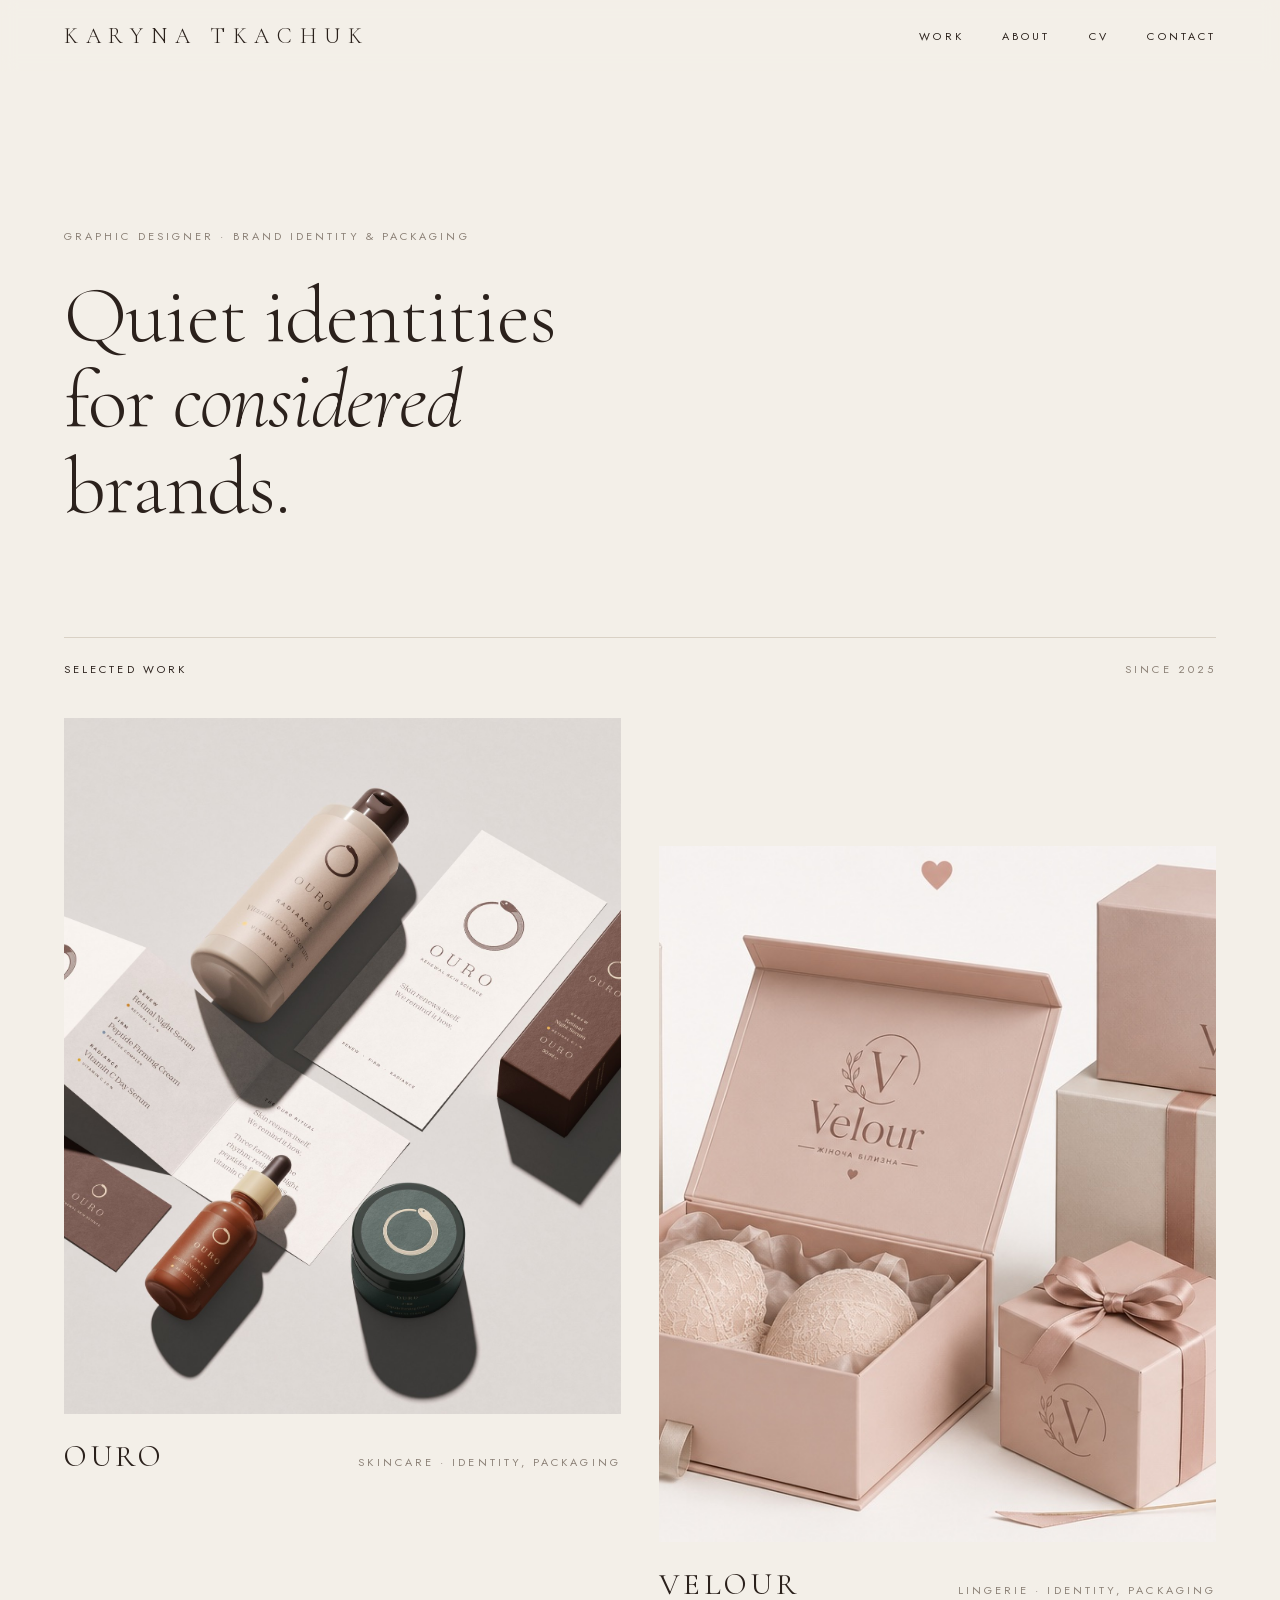
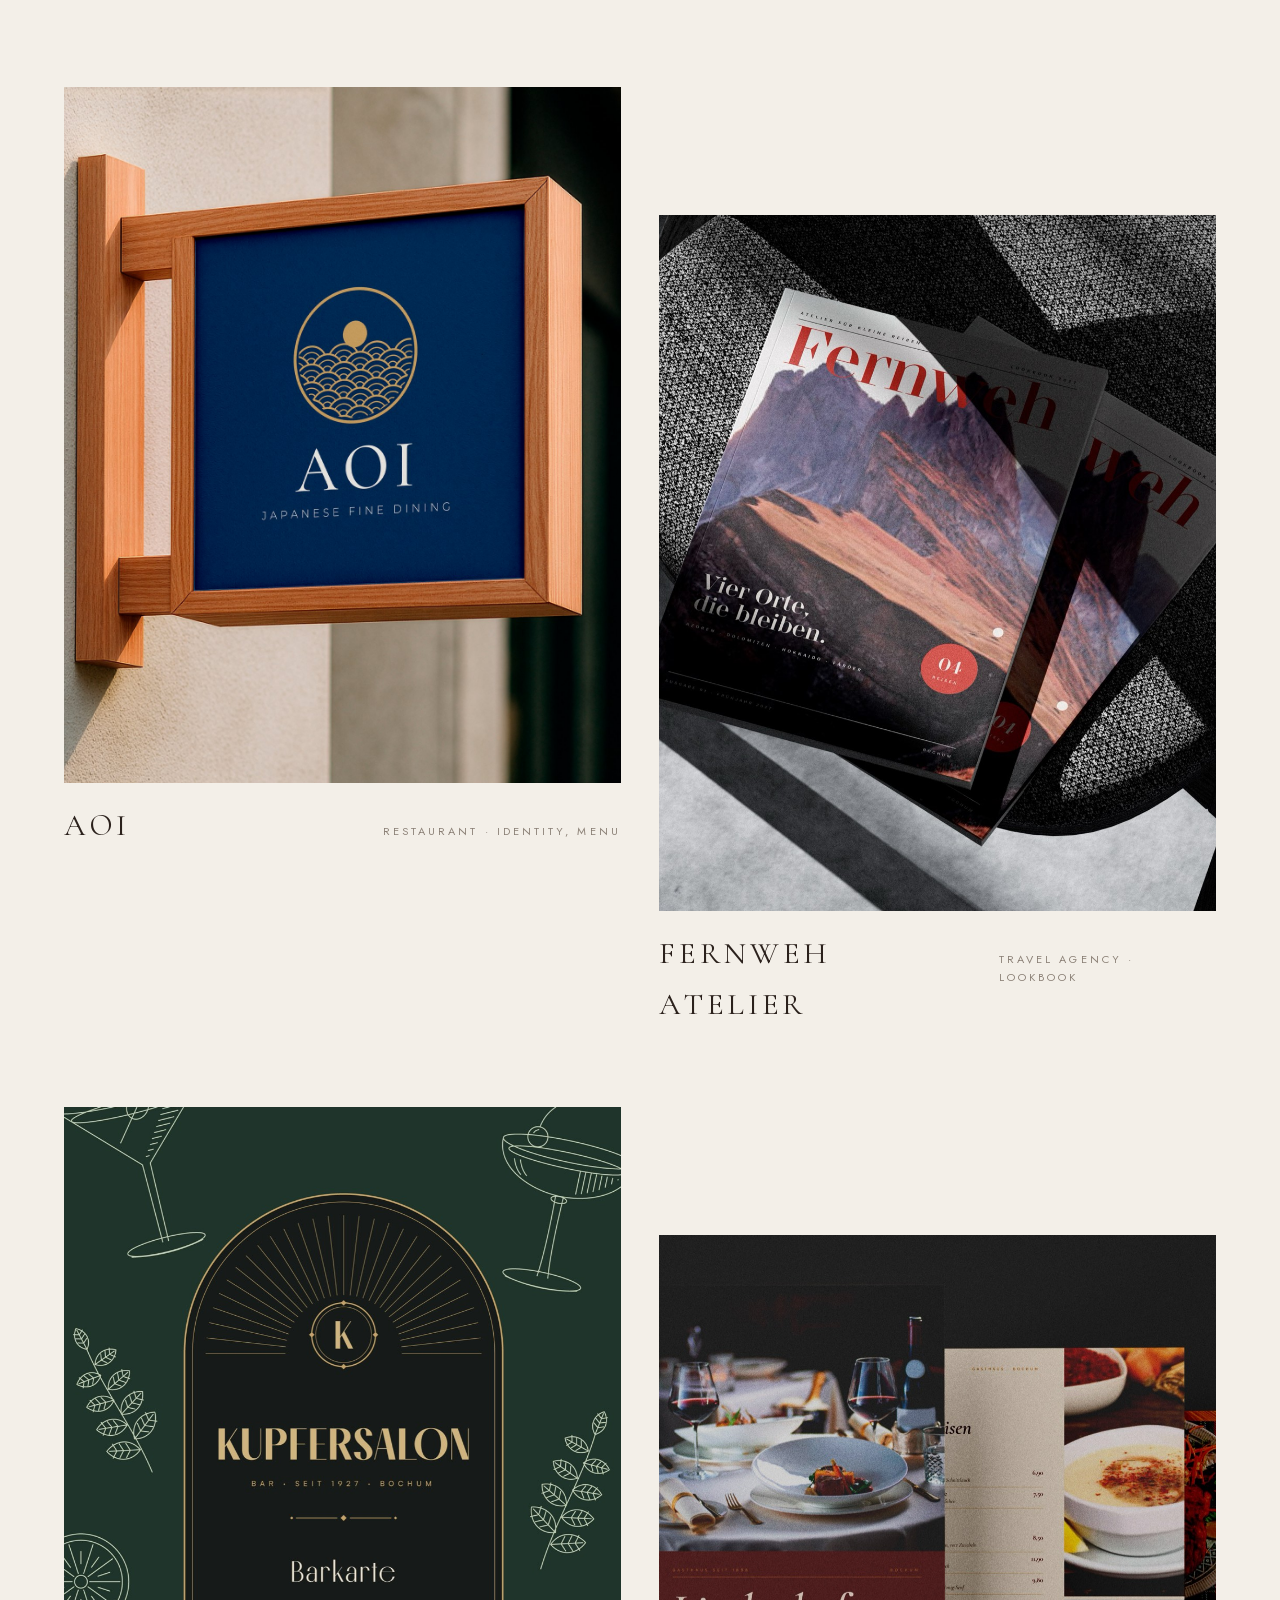
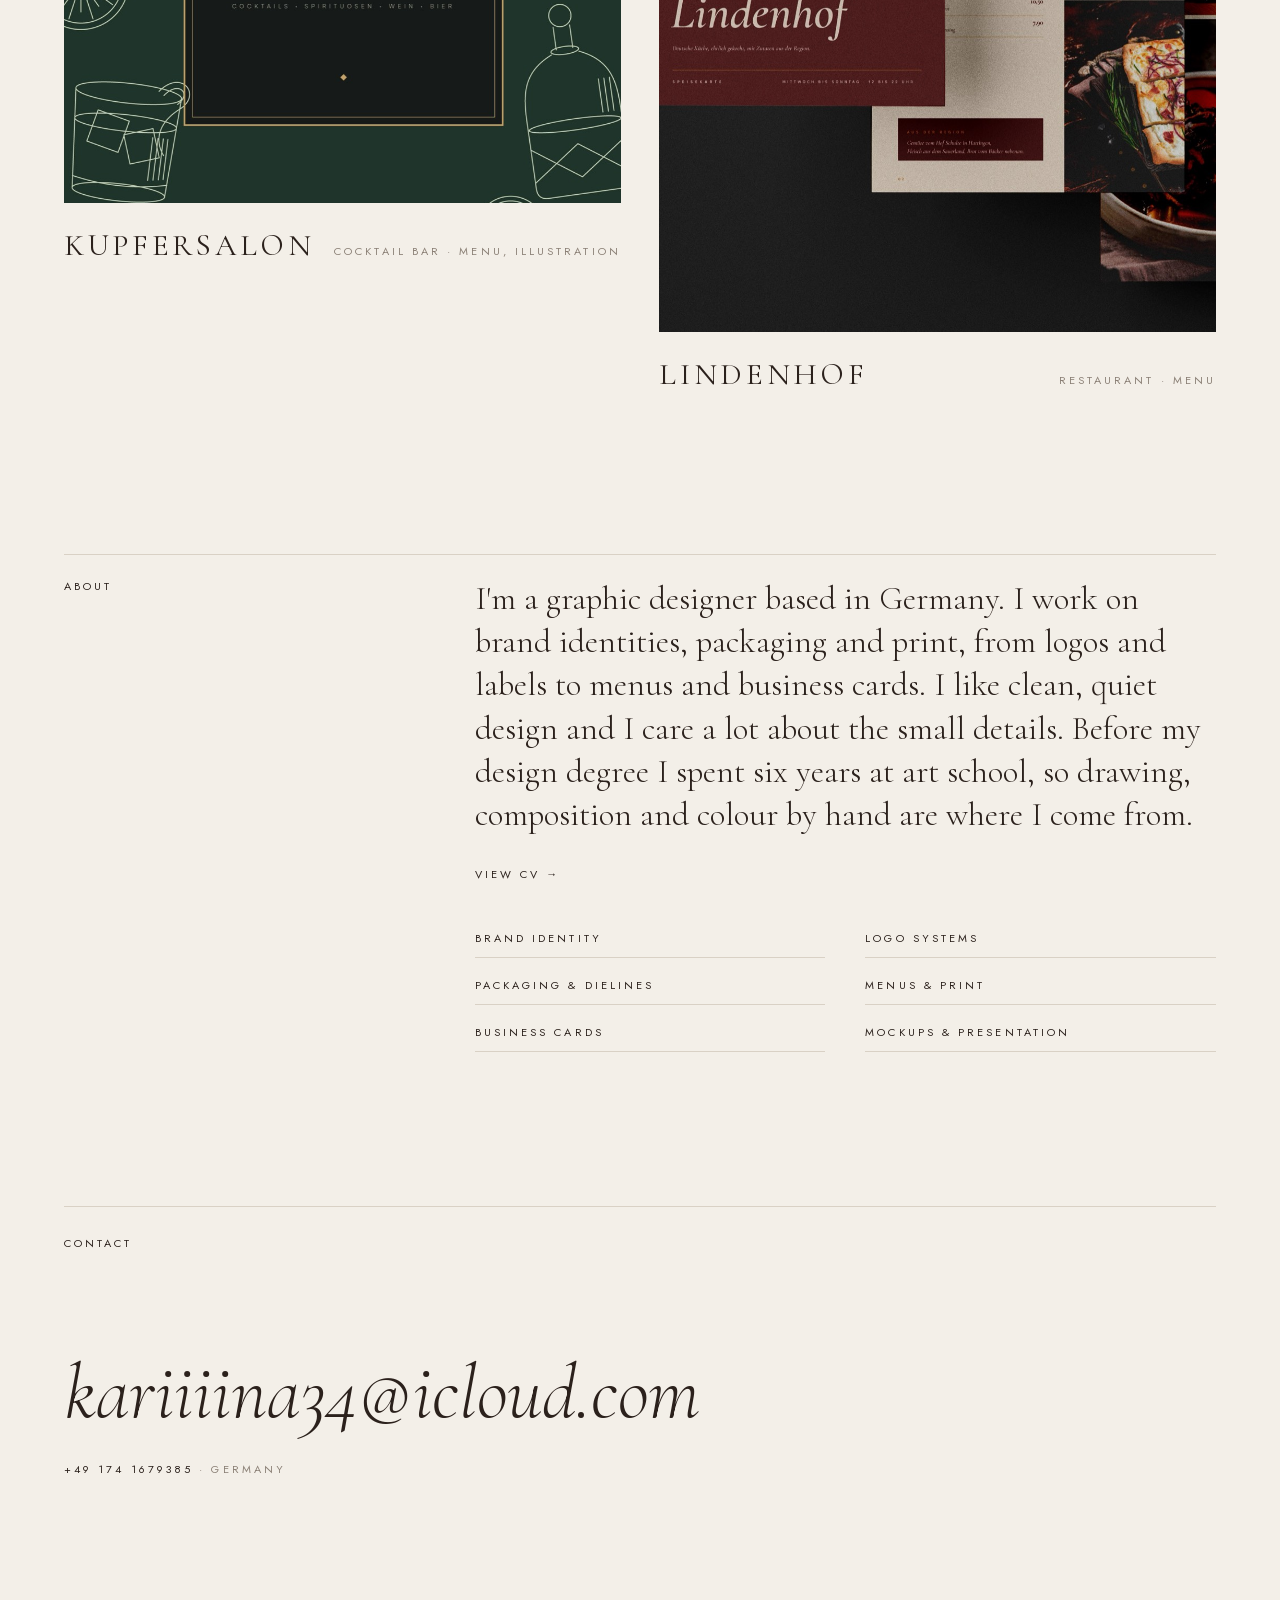
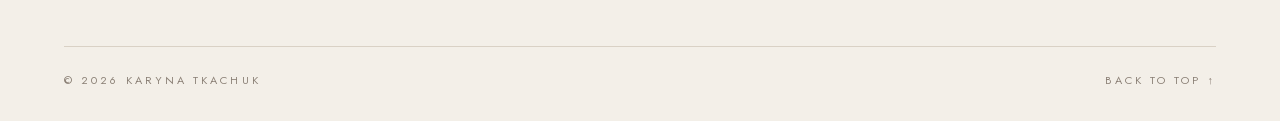
==== commit c8be200a: "29" ====
--- a/index.html
+++ b/index.html
@@ -48,13 +48,25 @@
           <div class="thumb"><img src="images/aoi/09.jpg" alt="AOI sign in a wooden frame" loading="lazy"></div>
           <div class="meta"><h3>Aoi</h3><span class="caps muted">Restaurant · Identity, Menu</span></div>
         </a>
+        <a class="card reveal" href="fernweh.html">
+          <div class="thumb"><img src="images/fernweh/m1.jpg" alt="Fernweh Atelier lookbooks on a chair" loading="lazy"></div>
+          <div class="meta"><h3>Fernweh Atelier</h3><span class="caps muted">Travel agency · Lookbook</span></div>
+        </a>
+        <a class="card reveal" href="kupfersalon.html">
+          <div class="thumb"><img src="images/kupfersalon/01.jpg" alt="Kupfersalon bar menu cover" loading="lazy"></div>
+          <div class="meta"><h3>Kupfersalon</h3><span class="caps muted">Cocktail bar · Menu, Illustration</span></div>
+        </a>
+        <a class="card reveal" href="lindenhof.html">
+          <div class="thumb"><img src="images/lindenhof/m1.jpg" alt="Lindenhof menu pages on dark background" loading="lazy" style="object-position: 28% 50%"></div>
+          <div class="meta"><h3>Lindenhof</h3><span class="caps muted">Restaurant · Menu</span></div>
+        </a>
       </div>
     </section>
 
     <section id="about" class="about">
       <span class="caps">About</span>
       <div>
-        <p class="lead reveal">I'm a graphic designer based in Germany. I work on brand identities, packaging and print, from logos and labels to menus and business cards. I like clean, quiet design and I care a lot about the small details.</p>
+        <p class="lead reveal">I'm a graphic designer based in Germany. I work on brand identities, packaging and print, from logos and labels to menus and business cards. I like clean, quiet design and I care a lot about the small details. Before my design degree I spent six years at art school, so drawing, composition and colour by hand are where I come from.</p>
         <p class="reveal" style="margin:-8px 0 32px"><a class="link caps" href="cv.html">View CV →</a></p>
         <ul class="services caps">
           <li>Brand identity</li>
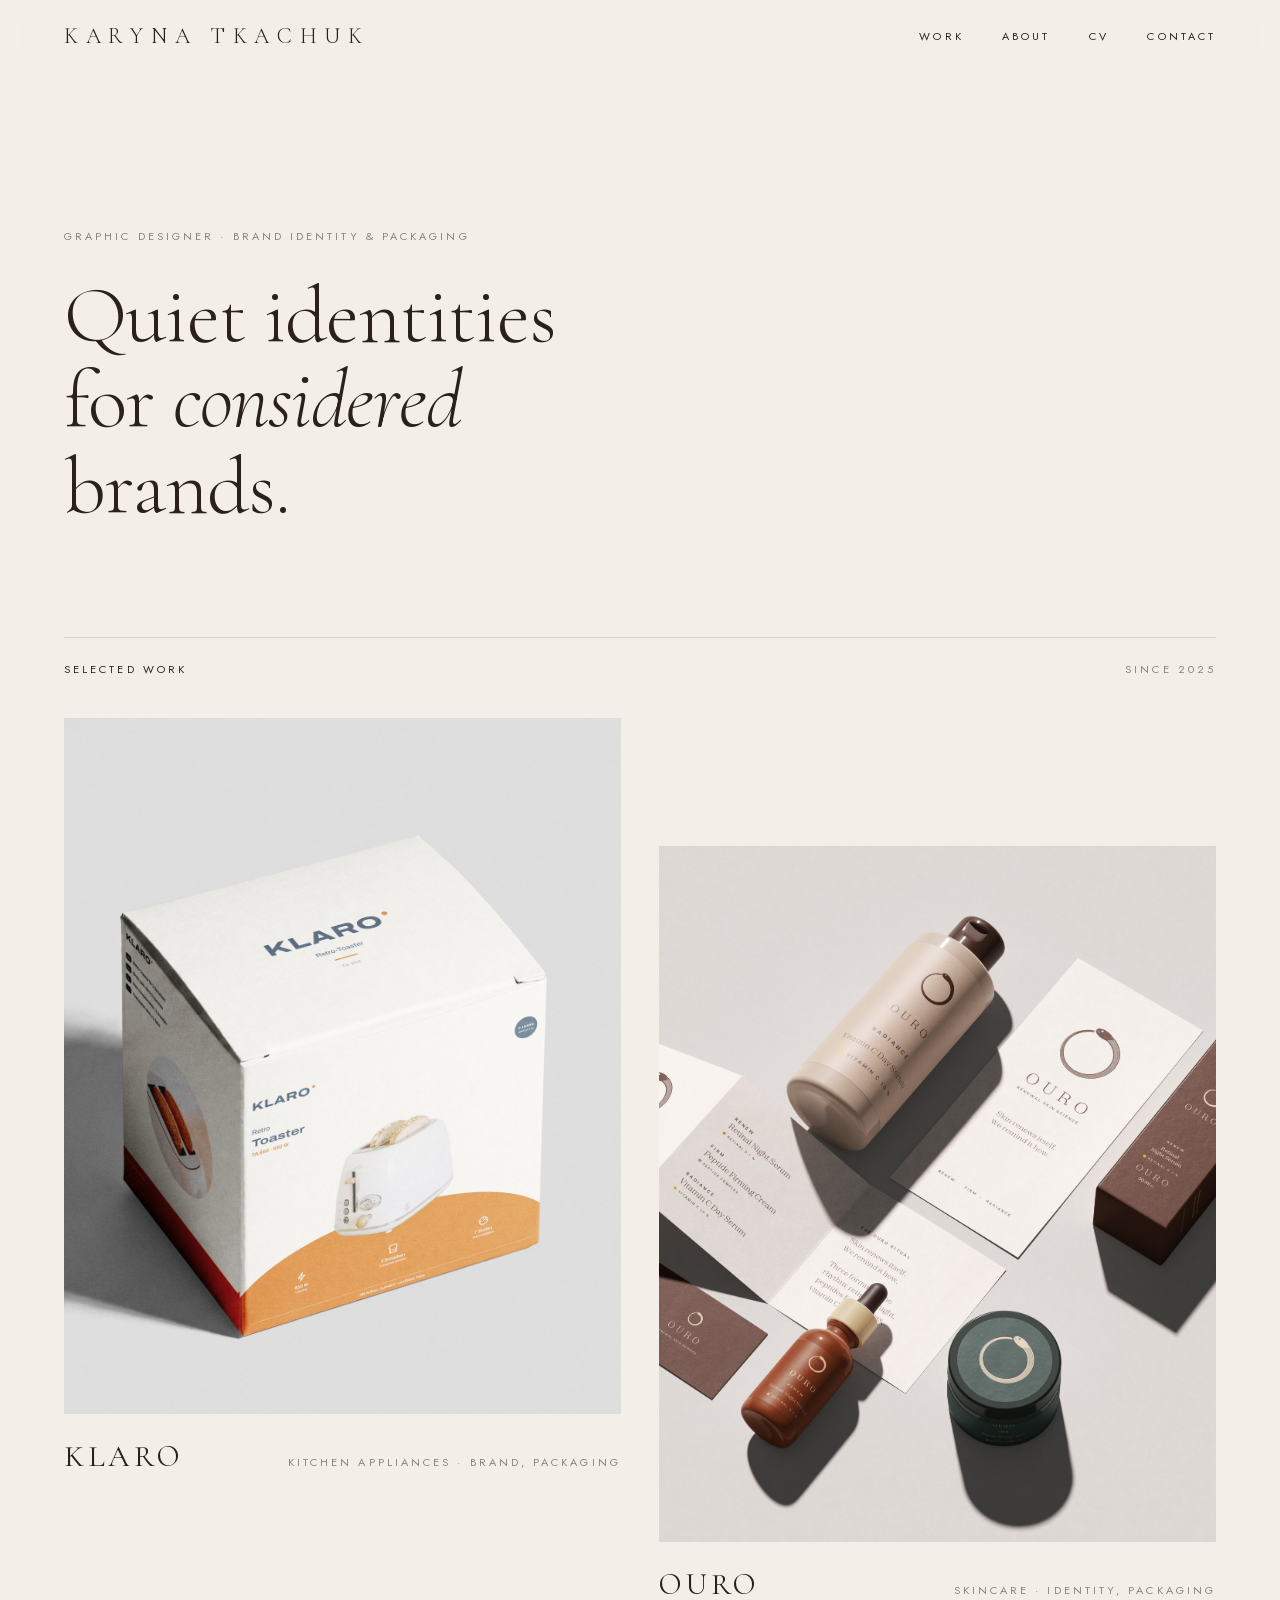
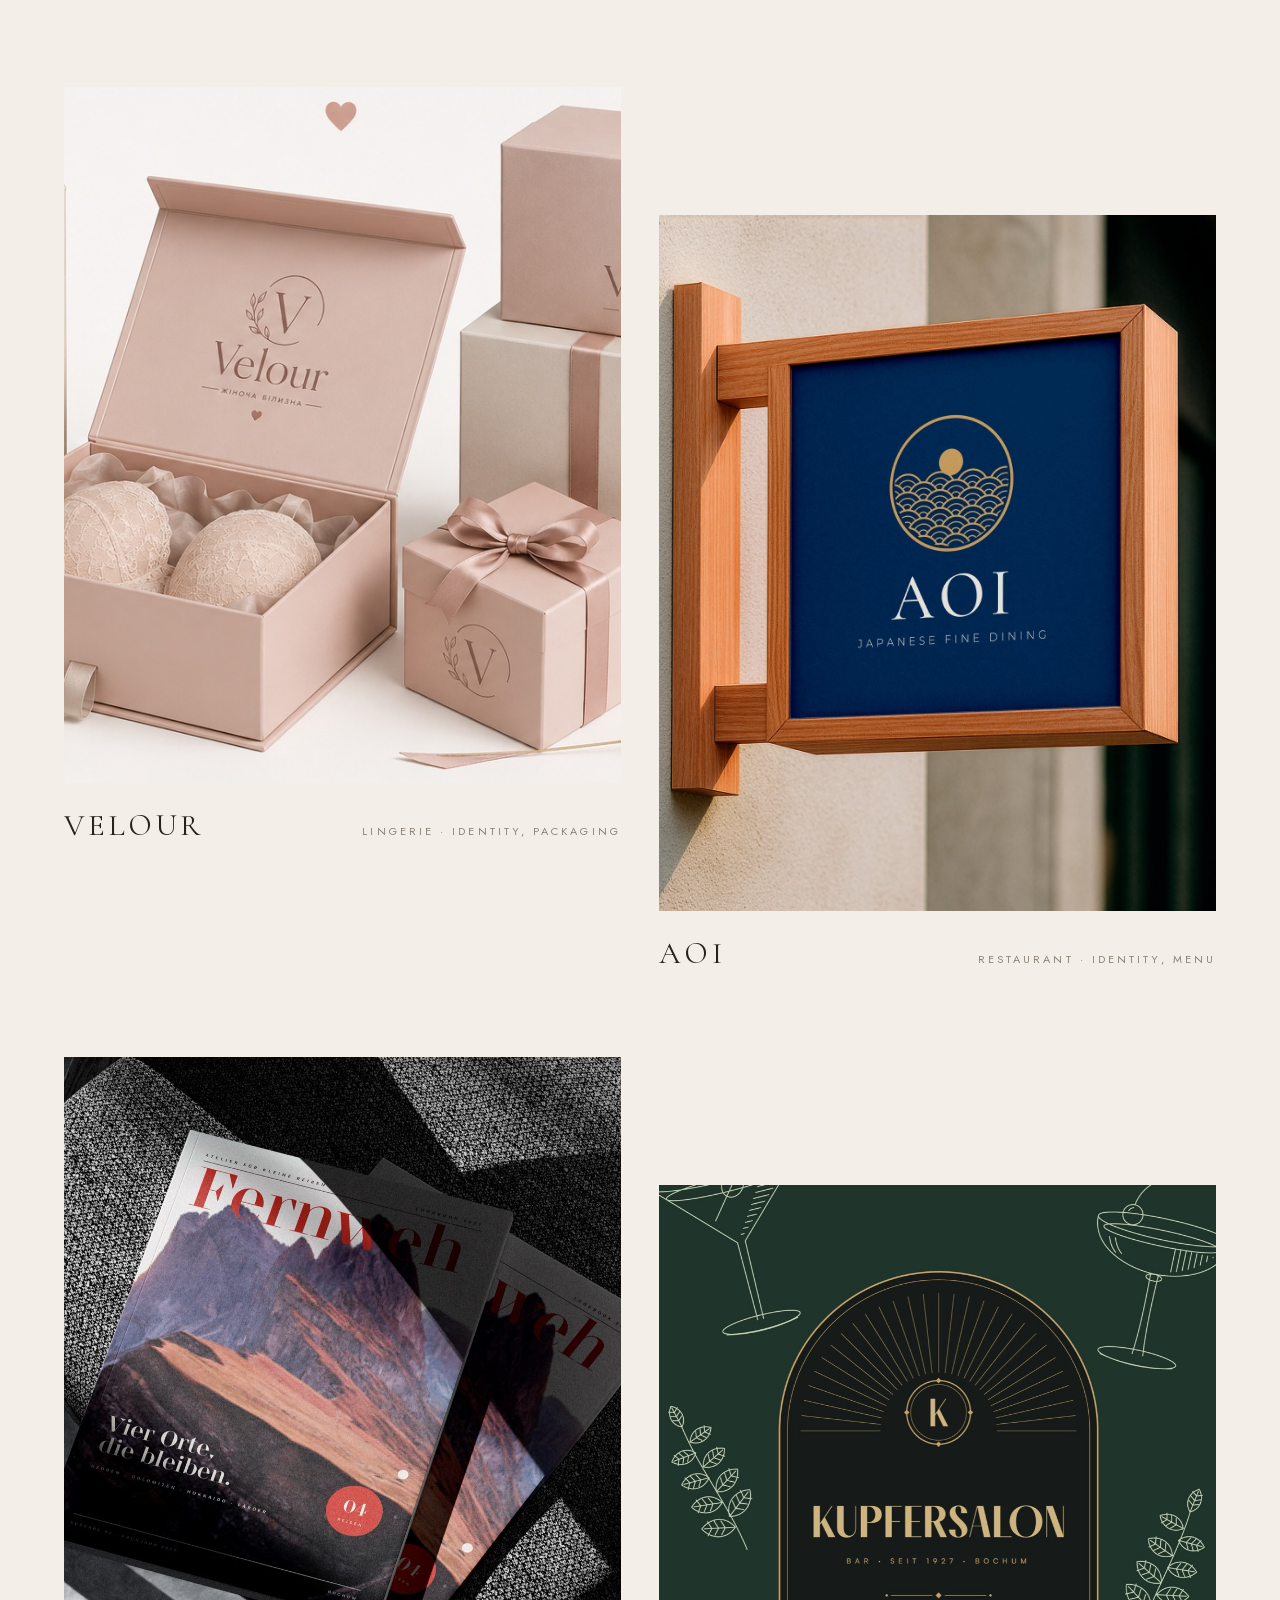
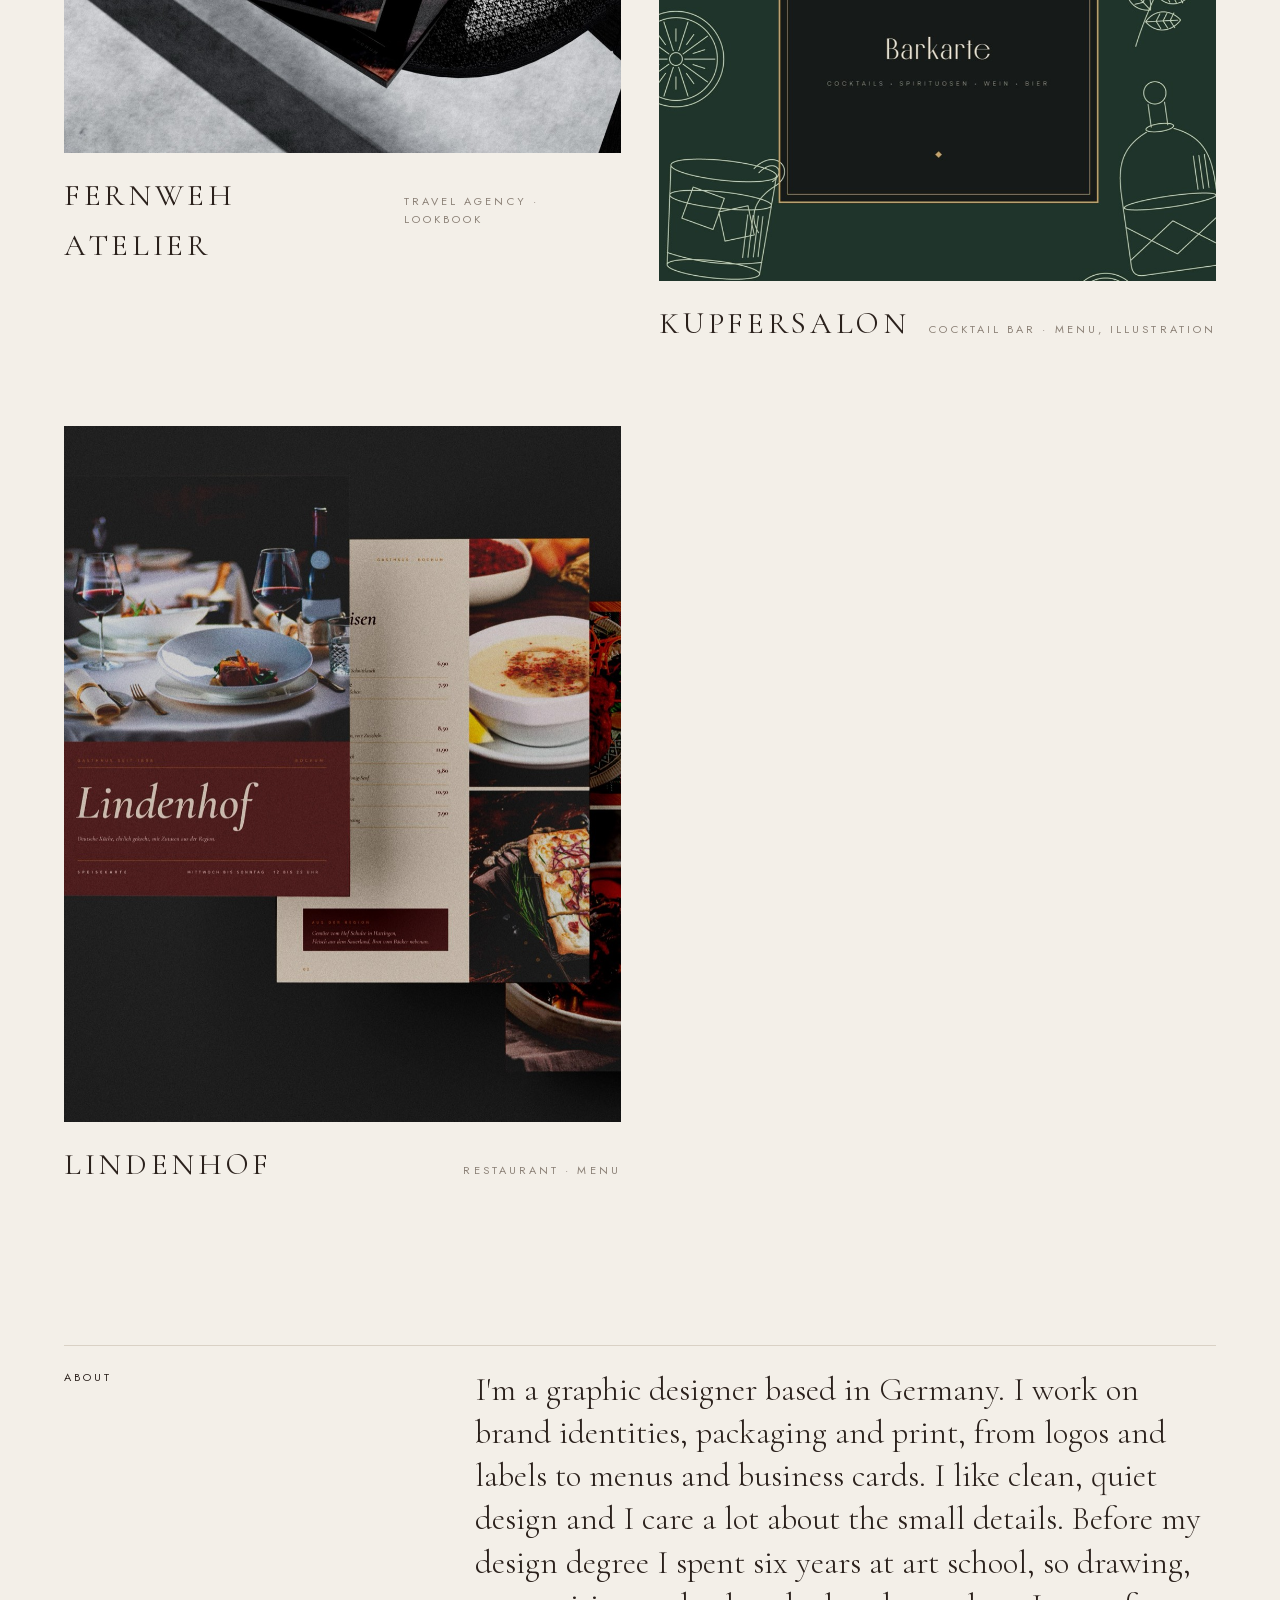
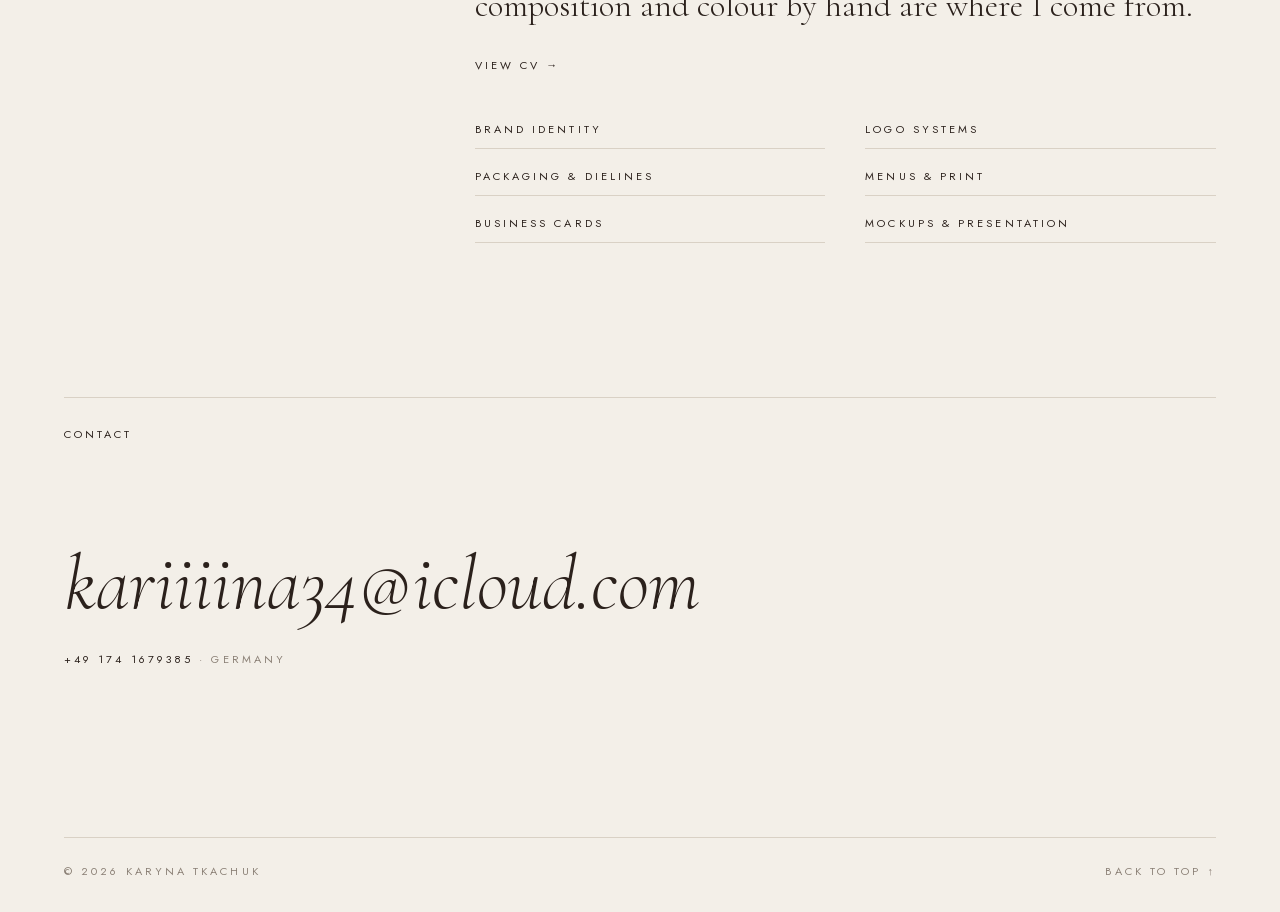
==== commit aeedc61b: "12" ====
--- a/index.html
+++ b/index.html
@@ -36,6 +36,10 @@
       </div>
 
       <div class="work-grid">
+        <a class="card reveal" href="klaro.html">
+          <div class="thumb"><img src="images/klaro/01.jpg" alt="KLARO retro toaster box" loading="lazy" style="object-position: 52% 50%"></div>
+          <div class="meta"><h3>Klaro</h3><span class="caps muted">Kitchen appliances · Brand, Packaging</span></div>
+        </a>
         <a class="card reveal" href="ouro.html">
           <div class="thumb"><img src="images/ouro/08.jpg" alt="OURO product line flat lay" loading="lazy"></div>
           <div class="meta"><h3>Ouro</h3><span class="caps muted">Skincare · Identity, Packaging</span></div>
